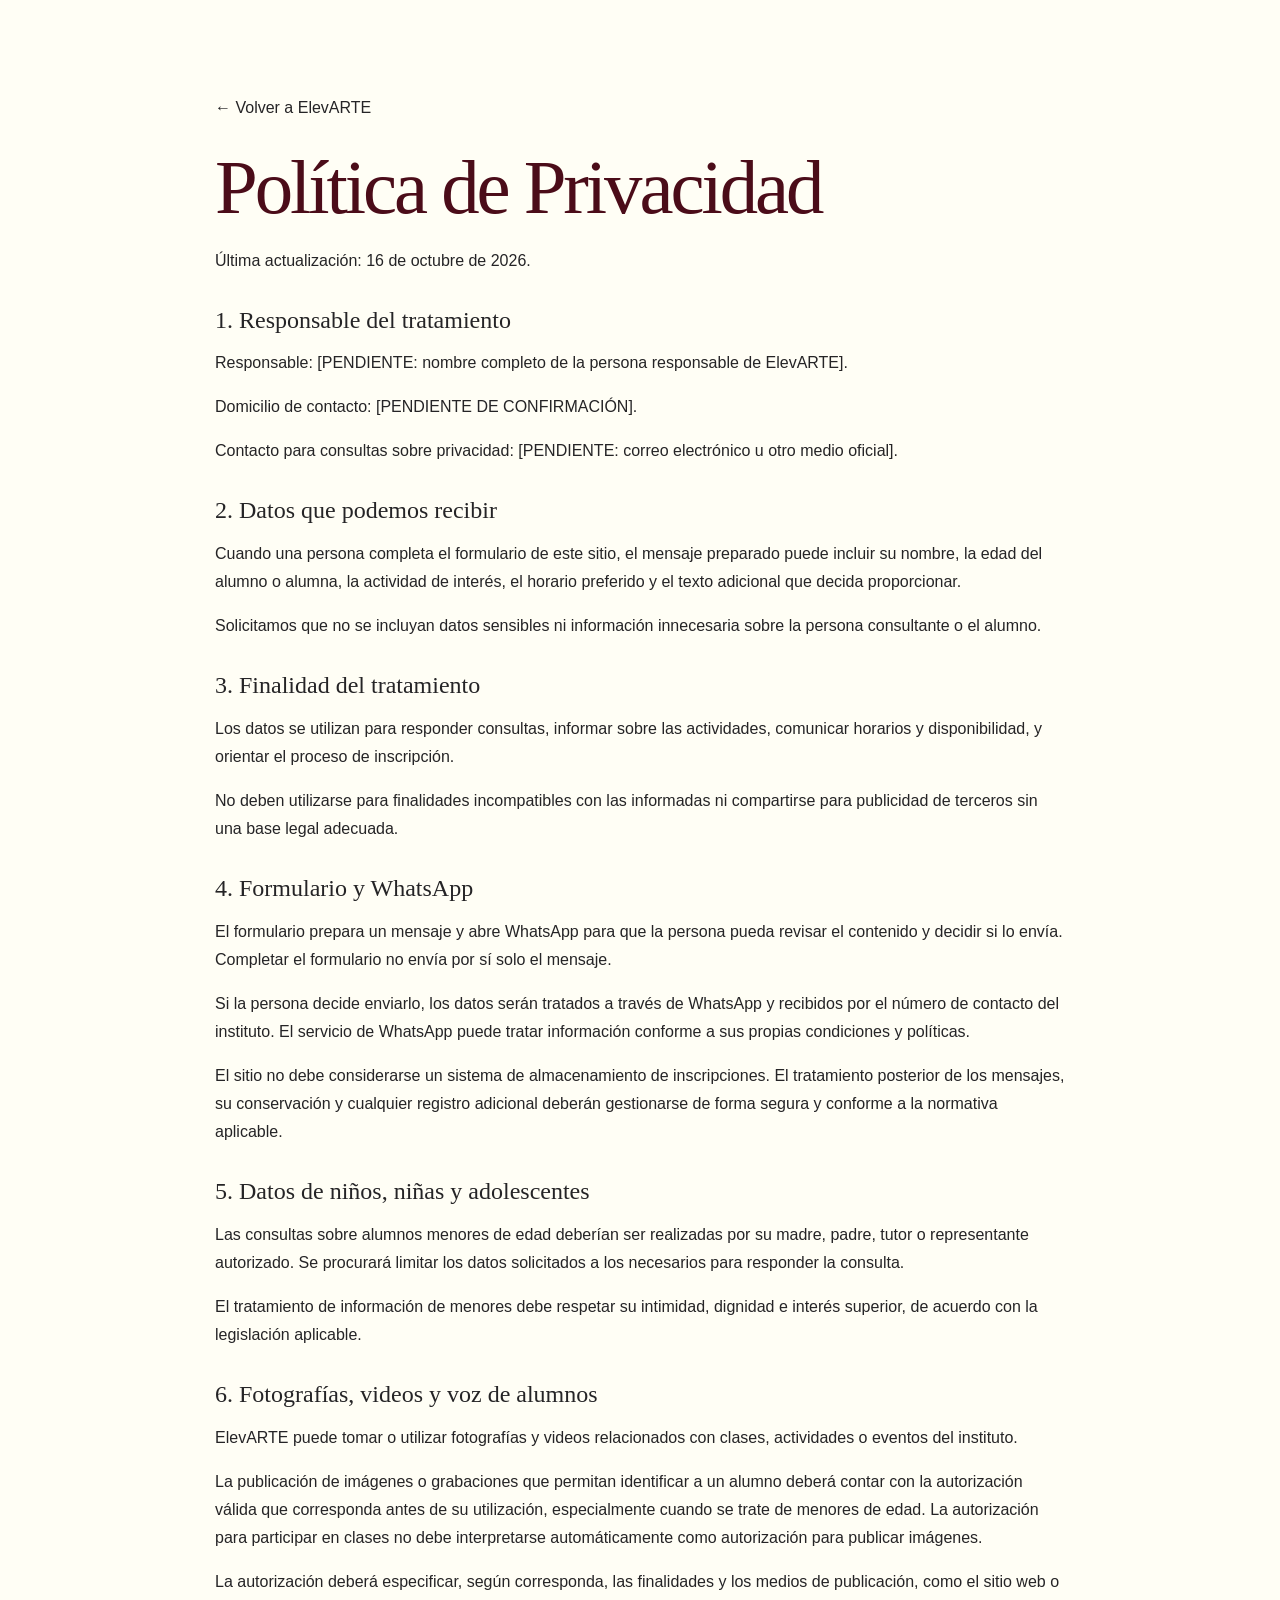
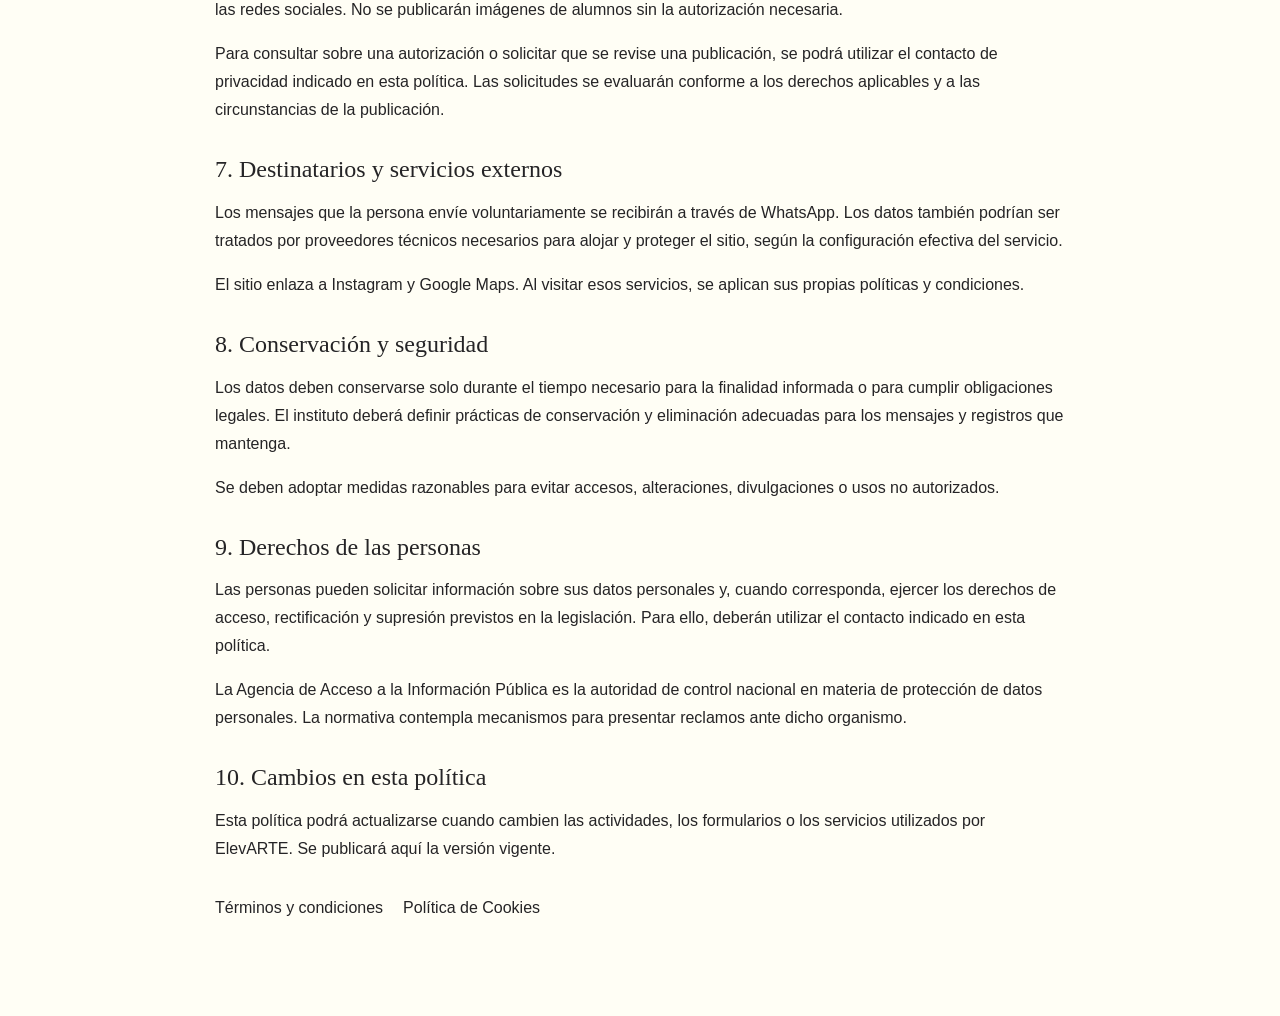
==== privacidad.html @ d1ce064a "primeros cambios" ====
<!doctype html>
<html lang="es-AR">
<head>
  <meta charset="UTF-8">
  <meta name="viewport" content="width=device-width, initial-scale=1">
  <meta name="robots" content="index, follow">
  <meta name="description" content="Política de privacidad de ElevARTE Danza & Arte, Pocito, San Juan.">
  <title>Política de Privacidad | ElevARTE Danza & Arte</title>
  <link rel="stylesheet" href="style.css">
</head>
<body>
  <main class="section">
    <div class="container legal-content">
      <a href="index.html">← Volver a ElevARTE</a>
      <h1>Política de Privacidad</h1>
      <p>Última actualización: 16 de octubre de 2026.</p>

      <h2>1. Responsable del tratamiento</h2>
      <p>
        Responsable: [PENDIENTE: nombre completo de la persona
        responsable de ElevARTE].
      </p>
      <p>
        Domicilio de contacto: [PENDIENTE DE CONFIRMACIÓN].
      </p>
      <p>
        Contacto para consultas sobre privacidad:
        [PENDIENTE: correo electrónico u otro medio oficial].
      </p>

      <h2>2. Datos que podemos recibir</h2>
      <p>
        Cuando una persona completa el formulario de este sitio,
        el mensaje preparado puede incluir su nombre, la edad del
        alumno o alumna, la actividad de interés, el horario preferido
        y el texto adicional que decida proporcionar.
      </p>
      <p>
        Solicitamos que no se incluyan datos sensibles ni información
        innecesaria sobre la persona consultante o el alumno.
      </p>

      <h2>3. Finalidad del tratamiento</h2>
      <p>
        Los datos se utilizan para responder consultas, informar sobre
        las actividades, comunicar horarios y disponibilidad, y orientar
        el proceso de inscripción.
      </p>
      <p>
        No deben utilizarse para finalidades incompatibles con las
        informadas ni compartirse para publicidad de terceros sin
        una base legal adecuada.
      </p>

      <h2>4. Formulario y WhatsApp</h2>
      <p>
        El formulario prepara un mensaje y abre WhatsApp para que
        la persona pueda revisar el contenido y decidir si lo envía.
        Completar el formulario no envía por sí solo el mensaje.
      </p>
      <p>
        Si la persona decide enviarlo, los datos serán tratados a través
        de WhatsApp y recibidos por el número de contacto del instituto.
        El servicio de WhatsApp puede tratar información conforme a sus
        propias condiciones y políticas.
      </p>
      <p>
        El sitio no debe considerarse un sistema de almacenamiento
        de inscripciones. El tratamiento posterior de los mensajes,
        su conservación y cualquier registro adicional deberán
        gestionarse de forma segura y conforme a la normativa aplicable.
      </p>

      <h2>5. Datos de niños, niñas y adolescentes</h2>
      <p>
        Las consultas sobre alumnos menores de edad deberían ser
        realizadas por su madre, padre, tutor o representante autorizado.
        Se procurará limitar los datos solicitados a los necesarios
        para responder la consulta.
      </p>
      <p>
        El tratamiento de información de menores debe respetar su
        intimidad, dignidad e interés superior, de acuerdo con la
        legislación aplicable.
      </p>

      <h2>6. Fotografías, videos y voz de alumnos</h2>
      <p>
        ElevARTE puede tomar o utilizar fotografías y videos relacionados
        con clases, actividades o eventos del instituto.
      </p>
      <p>
        La publicación de imágenes o grabaciones que permitan identificar
        a un alumno deberá contar con la autorización válida que
        corresponda antes de su utilización, especialmente cuando se
        trate de menores de edad. La autorización para participar en
        clases no debe interpretarse automáticamente como autorización
        para publicar imágenes.
      </p>
      <p>
        La autorización deberá especificar, según corresponda, las
        finalidades y los medios de publicación, como el sitio web
        o las redes sociales. No se publicarán imágenes de alumnos
        sin la autorización necesaria.
      </p>
      <p>
        Para consultar sobre una autorización o solicitar que se revise
        una publicación, se podrá utilizar el contacto de privacidad
        indicado en esta política. Las solicitudes se evaluarán conforme
        a los derechos aplicables y a las circunstancias de la publicación.
      </p>

      <h2>7. Destinatarios y servicios externos</h2>
      <p>
        Los mensajes que la persona envíe voluntariamente se recibirán
        a través de WhatsApp. Los datos también podrían ser tratados
        por proveedores técnicos necesarios para alojar y proteger
        el sitio, según la configuración efectiva del servicio.
      </p>
      <p>
        El sitio enlaza a Instagram y Google Maps. Al visitar esos
        servicios, se aplican sus propias políticas y condiciones.
      </p>

      <h2>8. Conservación y seguridad</h2>
      <p>
        Los datos deben conservarse solo durante el tiempo necesario
        para la finalidad informada o para cumplir obligaciones legales.
        El instituto deberá definir prácticas de conservación y eliminación
        adecuadas para los mensajes y registros que mantenga.
      </p>
      <p>
        Se deben adoptar medidas razonables para evitar accesos,
        alteraciones, divulgaciones o usos no autorizados.
      </p>

      <h2>9. Derechos de las personas</h2>
      <p>
        Las personas pueden solicitar información sobre sus datos
        personales y, cuando corresponda, ejercer los derechos de
        acceso, rectificación y supresión previstos en la legislación.
        Para ello, deberán utilizar el contacto indicado en esta política.
      </p>
      <p>
        La Agencia de Acceso a la Información Pública es la autoridad
        de control nacional en materia de protección de datos personales.
        La normativa contempla mecanismos para presentar reclamos
        ante dicho organismo.
      </p>

      <h2>10. Cambios en esta política</h2>
      <p>
        Esta política podrá actualizarse cuando cambien las actividades,
        los formularios o los servicios utilizados por ElevARTE.
        Se publicará aquí la versión vigente.
      </p>

      <nav class="legal-links" aria-label="Documentos legales">
        <a href="terminos.html">Términos y condiciones</a>
        <a href="cookies.html">Política de Cookies</a>
      </nav>
    </div>
  </main>
</body>
</html>
---- style.css ----
:root {
  --wine: #741628;
  --wine-dark: #4b0c19;
  --cream: #fbf9df;
  --paper: #fffef5;
  --ink: #252426;
  --muted: #777477;
  --line: #e8e2d7;
  --gold: #c9b98c;
}

* {
  box-sizing: border-box;
}

html {
  scroll-behavior: smooth;
}

body {
  margin: 0;
  font-family: Arial, Helvetica, sans-serif;
  color: var(--ink);
  background: var(--paper);
  line-height: 1.6;
}

a {
  color: inherit;
  text-decoration: none;
}

button,
input,
select,
textarea {
  font: inherit;
}

button,
a {
  -webkit-tap-highlight-color: transparent;
}

.container {
  width: min(1140px, 90%);
  margin: 0 auto;
}

section[id] {
  scroll-margin-top: 95px;
}

:focus-visible {
  outline: 3px solid #b48b45;
  outline-offset: 3px;
}

/* NAVEGACIÓN */

header {
  position: sticky;
  top: 0;
  z-index: 20;
  background: rgba(255, 254, 245, 0.96);
  backdrop-filter: blur(12px);
  border-bottom: 1px solid rgba(116, 22, 40, 0.1);
}

.nav {
  display: flex;
  align-items: center;
  justify-content: space-between;
  min-height: 82px;
  gap: 24px;
}

.brand {
  display: flex;
  align-items: center;
  gap: 12px;
  font-family: Georgia, "Times New Roman", serif;
  color: var(--wine);
  font-size: 1.25rem;
  font-weight: bold;
  letter-spacing: 0.02em;
}

.brand-mark {
  display: grid;
  place-items: center;
  width: 58px;
  height: 58px;
  flex-shrink: 0;
  border: 1px solid var(--gold);
  border-radius: 50%;
  background: var(--wine);
  color: #f3e7bd;
  font-family: Georgia, serif;
  font-size: 2rem;
  font-style: italic;
}

.brand small,
.footer-brand small {
  display: block;
  font-family: Arial, sans-serif;
  font-size: 0.65rem;
  letter-spacing: 0.22em;
  font-weight: normal;
}

.brand small {
  color: #626064;
}

.navlinks {
  display: flex;
  align-items: center;
  gap: 27px;
  font-size: 0.91rem;
}

.navlinks a:hover {
  color: var(--wine);
}

.nav-cta,
.btn {
  display: inline-flex;
  align-items: center;
  justify-content: center;
  background: var(--wine);
  color: white;
  padding: 13px 21px;
  border: 1px solid var(--wine);
  border-radius: 3px;
  font-weight: 700;
  letter-spacing: 0.02em;
  cursor: pointer;
  transition: background 0.2s, transform 0.2s;
}

.nav-cta:hover,
.btn:hover {
  background: var(--wine-dark);
  transform: translateY(-1px);
}

.menu-btn {
  display: none;
  background: transparent;
  border: 1px solid var(--line);
  border-radius: 3px;
  padding: 8px 12px;
  font-size: 1.3rem;
  color: var(--wine);
  cursor: pointer;
}

/* PORTADA */

.hero {
  position: relative;
  overflow: hidden;
  background: var(--cream);
  min-height: 650px;
  display: flex;
  align-items: center;
}

.hero::before,
.hero::after {
  content: "";
  position: absolute;
  border: 1px solid rgba(116, 22, 40, 0.13);
  border-radius: 50%;
  pointer-events: none;
}

.hero::before {
  width: 490px;
  height: 490px;
  right: -100px;
  top: -100px;
}

.hero::after {
  width: 330px;
  height: 330px;
  right: -20px;
  top: -20px;
}

.hero-grid {
  display: grid;
  grid-template-columns: 1.05fr 0.95fr;
  align-items: center;
  gap: 60px;
  padding: 70px 0;
  position: relative;
  z-index: 1;
}

.eyebrow {
  text-transform: uppercase;
  letter-spacing: 0.2em;
  font-size: 0.75rem;
  font-weight: 700;
  color: var(--wine);
}

h1,
h2,
h3 {
  font-family: Georgia, "Times New Roman", serif;
  line-height: 1.12;
  font-weight: 500;
}

h1 {
  font-size: clamp(3rem, 6vw, 5.2rem);
  margin: 17px 0 22px;
  color: var(--wine-dark);
  letter-spacing: -0.04em;
}

h1 em {
  font-weight: 400;
  color: var(--wine);
}

.hero p {
  font-size: 1.1rem;
  max-width: 520px;
  color: #5c5759;
}

.hero-actions {
  display: flex;
  gap: 13px;
  flex-wrap: wrap;
  margin-top: 30px;
}

.btn-outline {
  background: transparent;
  color: var(--wine);
}

.btn-outline:hover {
  background: var(--wine);
  color: white;
}

.hero-art {
  min-height: 440px;
  position: relative;
  display: flex;
  align-items: center;
  justify-content: center;
}

.hero-logo {
  width: min(370px, 85%);
  aspect-ratio: 1;
  position: relative;
  z-index: 2;
  display: flex;
  flex-direction: column;
  align-items: center;
  justify-content: center;
  border: 1px solid var(--gold);
  border-radius: 50%;
  background: var(--wine);
  color: #f3e7bd;
  box-shadow: 0 24px 70px rgba(57, 21, 29, 0.16);
  outline: 8px solid rgba(116, 22, 40, 0.07);
}

.hero-logo-letter {
  font-family: Georgia, serif;
  font-size: clamp(5rem, 12vw, 8rem);
  line-height: 0.9;
  font-style: italic;
}

.hero-logo-name {
  margin-top: 16px;
  font-family: Georgia, serif;
  font-size: clamp(1.5rem, 3vw, 2rem);
  letter-spacing: 0.04em;
}

.hero-logo-subtitle {
  margin-top: 6px;
  font-size: 0.7rem;
  letter-spacing: 0.28em;
}

.orbit {
  position: absolute;
  width: 430px;
  height: 430px;
  border: 1px solid rgba(116, 22, 40, 0.3);
  border-radius: 50%;
  transform: rotate(-18deg);
}

.orbit::after {
  content: "";
  position: absolute;
  left: 30px;
  top: 42px;
  width: 12px;
  height: 12px;
  background: var(--wine);
  border-radius: 50%;
}

.floating-note {
  position: absolute;
  z-index: 3;
  bottom: 15px;
  right: 0;
  background: white;
  padding: 17px 22px;
  box-shadow: 0 10px 35px #4b0c1918;
  font-family: Georgia, serif;
  color: var(--wine);
  font-size: 1.05rem;
}

/* SECCIONES GENERALES */

.section {
  padding: 95px 0;
}

.section-head {
  max-width: 680px;
  margin: 0 auto 45px;
  text-align: center;
}

.section-head h2 {
  font-size: clamp(2.2rem, 4vw, 3.4rem);
  color: var(--wine-dark);
  margin: 12px 0 16px;
}

.section-head p {
  color: var(--muted);
  margin: 0;
}

/* SOBRE NOSOTROS */

.intro-grid {
  display: grid;
  grid-template-columns: 0.9fr 1.1fr;
  gap: 65px;
  align-items: center;
}

.intro-panel {
  position: relative;
  overflow: hidden;
  background: var(--wine);
  color: white;
  padding: 42px;
}

.intro-panel::after {
  content: "✦";
  position: absolute;
  right: -10px;
  bottom: -35px;
  font-size: 12rem;
  line-height: 1;
  color: #ffffff0d;
}

.intro-panel .eyebrow {
  color: #e4cfa4;
}

.intro-panel h3 {
  position: relative;
  z-index: 1;
  font-size: 2.25rem;
  margin: 0 0 15px;
}

.intro-panel p {
  position: relative;
  z-index: 1;
  color: #f2e7e8;
}

.intro-copy h2 {
  font-size: 2.7rem;
  color: var(--wine-dark);
  margin: 0 0 20px;
}

.intro-copy p {
  color: #666064;
}

.signature {
  margin-top: 24px;
  font-family: Georgia, serif;
  font-style: italic;
  color: var(--wine);
  font-size: 1.3rem;
}

/* CLASES */

.classes {
  background: #f7f3e8;
}

.cards {
  display: grid;
  grid-template-columns: repeat(3, 1fr);
  gap: 22px;
}

.class-card {
  min-height: 255px;
  padding: 30px 27px;
  background: var(--paper);
  border: 1px solid var(--line);
  transition: transform 0.25s, box-shadow 0.25s, border-color 0.25s;
}

.class-card:hover {
  transform: translateY(-5px);
  box-shadow: 0 18px 40px #4b0c1910;
  border-color: #d4bdc0;
}

.class-icon {
  display: grid;
  place-items: center;
  width: 48px;
  height: 48px;
  margin-bottom: 25px;
  border: 1px solid #d7c4c3;
  border-radius: 50%;
  color: var(--wine);
  font-size: 1.4rem;
}

.class-card h3 {
  font-size: 1.55rem;
  color: var(--wine-dark);
  margin: 0 0 12px;
}

.class-card p {
  color: var(--muted);
  font-size: 0.96rem;
  margin: 0 0 20px;
}

.learn {
  color: var(--wine);
  font-size: 0.88rem;
  font-weight: 700;
}

.learn span {
  margin-left: 6px;
}

.section-disclaimer {
  text-align: center;
  color: var(--muted);
  font-size: 0.86rem;
  margin: 25px 0 0;
}

/* HORARIOS */

.schedule {
  background: #fffef9;
}

.schedule-grid {
  display: grid;
  grid-template-columns: repeat(3, 1fr);
  gap: 18px;
}

.schedule-card {
  min-height: 230px;
  display: flex;
  flex-direction: column;
  align-items: flex-start;
  gap: 12px;
  padding: 28px;
  background: white;
  border: 1px solid var(--line);
}

.schedule-icon {
  display: grid;
  place-items: center;
  width: 44px;
  height: 44px;
  border-radius: 50%;
  background: var(--cream);
  color: var(--wine);
  font-size: 1.35rem;
}

.schedule-card h3 {
  font-size: 1.4rem;
  color: var(--wine-dark);
  margin: 0 0 8px;
}

.schedule-card p {
  color: var(--muted);
  margin: 0;
}

.schedule-card .learn {
  margin-top: auto;
  padding-top: 8px;
}

.schedule-note {
  text-align: center;
  color: var(--muted);
  font-size: 0.85rem;
  margin: 24px 0 0;
}

/* FRASE DESTACADA */

.quote {
  padding: 75px 0;
  background: var(--wine-dark);
  color: white;
  text-align: center;
}

.quote .eyebrow {
  color: #dfc9a0;
}

.quote blockquote {
  max-width: 850px;
  margin: 20px auto 22px;
  font-family: Georgia, serif;
  font-size: clamp(1.8rem, 4vw, 3rem);
  line-height: 1.3;
}

.quote p {
  color: #e5d8da;
  margin: 0;
}

/* PASOS */

.steps {
  display: grid;
  grid-template-columns: repeat(3, 1fr);
  gap: 35px;
}

.step {
  border-top: 2px solid var(--gold);
  padding-top: 20px;
}

.step-number {
  font-family: Georgia, serif;
  color: var(--wine);
  font-size: 2.4rem;
}

.step h3 {
  font-size: 1.45rem;
  color: var(--wine-dark);
  margin: 8px 0;
}

.step p {
  color: var(--muted);
  margin: 0;
}

/* CONTACTO */

.contact {
  background: var(--cream);
}

.contact-grid {
  display: grid;
  grid-template-columns: 1fr 1fr;
  gap: 60px;
  align-items: start;
}

.contact h2 {
  font-size: 3rem;
  color: var(--wine-dark);
  margin: 12px 0 18px;
}

.contact-copy p {
  color: #625c60;
  max-width: 470px;
}

.contact-details {
  display: grid;
  gap: 14px;
  margin-top: 30px;
}

.detail {
  display: flex;
  gap: 13px;
  align-items: flex-start;
}

.detail strong {
  display: block;
  color: var(--wine-dark);
}

.detail span {
  color: var(--muted);
  font-size: 0.95rem;
}

.contact-card {
  padding: 35px;
  background: white;
  border: 1px solid var(--line);
}

.contact-card h3 {
  font-size: 1.8rem;
  color: var(--wine-dark);
  margin: 0 0 10px;
}

.contact-card p {
  color: var(--muted);
  margin: 0 0 23px;
}

.contact-card form {
  display: grid;
  gap: 8px;
}

.contact-card label {
  margin-top: 8px;
  color: var(--wine-dark);
  font-size: 0.88rem;
  font-weight: 700;
}

.contact-card input,
.contact-card select,
.contact-card textarea {
  width: 100%;
  min-height: 46px;
  padding: 12px 13px;
  border: 1px solid #d9d0c8;
  border-radius: 3px;
  background: #fffefa;
  color: var(--ink);
}

.contact-card textarea {
  min-height: 88px;
  resize: vertical;
}

.contact-card input:focus,
.contact-card select:focus,
.contact-card textarea:focus {
  outline: 2px solid #b48b45;
  outline-offset: 1px;
  border-color: var(--wine);
}

.contact-card .form-submit {
  width: 100%;
  margin-top: 14px;
}

.optional {
  color: var(--muted);
  font-weight: 400;
}

.note {
  font-size: 0.78rem !important;
  margin-top: 14px !important;
  margin-bottom: 4px !important;
}

.social-row {
  display: flex;
  flex-wrap: wrap;
  gap: 14px;
  margin-top: 22px;
  color: var(--wine);
  font-size: 0.9rem;
  font-weight: bold;
}

.social-row a:hover,
.backtop:hover {
  text-decoration: underline;
}

/* PIE DE PÁGINA */

footer {
  padding: 35px 0;
  background: #211f21;
  color: #f6f0e6;
}

.footer-inner {
  display: flex;
  align-items: center;
  justify-content: space-between;
  gap: 20px;
}

.footer-brand {
  font-family: Georgia, serif;
  font-size: 1.2rem;
  color: #f3e7bd;
}

.footer-brand small {
  color: #c8c0c0;
}

.footer-inner p {
  margin: 0;
  color: #c8c0c0;
  font-size: 0.8rem;
}

.backtop {
  color: #f3e7bd;
}

/* TABLETS Y CELULARES */

@media (max-width: 800px) {
  .nav {
    min-height: 72px;
  }

  .menu-btn {
    display: block;
  }

  .navlinks {
    display: none;
    position: absolute;
    top: 72px;
    left: 0;
    right: 0;
    flex-direction: column;
    align-items: stretch;
    gap: 18px;
    max-height: calc(100vh - 72px);
    overflow: auto;
    padding: 22px 5%;
    background: var(--paper);
    border-bottom: 1px solid var(--line);
  }

  .navlinks.open {
    display: flex;
  }

  .nav-cta {
    text-align: center;
  }

  .hero {
    min-height: auto;
  }

  .hero-grid {
    grid-template-columns: 1fr;
    gap: 25px;
    padding: 65px 0 55px;
  }

  .hero-art {
    min-height: 340px;
    grid-row: 1;
  }

  .hero-logo {
    width: 260px;
  }

  .hero-logo-letter {
    font-size: 6rem;
  }

  .orbit {
    width: 310px;
    height: 310px;
  }

  .floating-note {
    right: 3%;
    bottom: 0;
  }

  .hero-copy {
    text-align: center;
  }

  .hero p {
    margin-left: auto;
    margin-right: auto;
  }

  .hero-actions {
    justify-content: center;
  }

  .intro-grid,
  .contact-grid {
    grid-template-columns: 1fr;
    gap: 30px;
  }

  .cards {
    grid-template-columns: repeat(2, 1fr);
  }

  .schedule-grid {
    grid-template-columns: 1fr;
  }

  .schedule-card {
    min-height: 0;
  }

  .steps {
    grid-template-columns: 1fr;
    gap: 25px;
  }

  .section {
    padding: 70px 0;
  }

  .footer-inner {
    flex-direction: column;
    text-align: center;
  }
}

@media (max-width: 520px) {
  .brand {
    font-size: 1rem;
  }

  .brand-mark {
    width: 48px;
    height: 48px;
  }

  .hero-art {
    min-height: 295px;
  }

  .hero-logo {
    width: 220px;
  }

  .hero-logo-letter {
    font-size: 5rem;
  }

  .hero-logo-name {
    font-size: 1.45rem;
  }

  .hero-logo-subtitle {
    font-size: 0.58rem;
  }

  .orbit {
    width: 270px;
    height: 270px;
  }

  .floating-note {
    padding: 12px 15px;
    font-size: 0.9rem;
  }

  .cards {
    grid-template-columns: 1fr;
  }

  .intro-panel {
    padding: 30px;
  }

  .contact h2 {
    font-size: 2.5rem;
  }

  .contact-card {
    padding: 25px;
  }

  .section-head {
    margin-bottom: 32px;
  }
}

/* ACCESIBILIDAD */

@media (prefers-reduced-motion: reduce) {
  html {
    scroll-behavior: auto;
  }

  *,
  *::before,
  *::after {
    transition: none !important;
    animation: none !important;
  }
}

/* =========================================
   RESPONSIVE REFINADO
========================================= */

/* Evita desbordamientos horizontales */
html,
body {
  max-width: 100%;
  overflow-x: clip;
}

img,
video,
iframe,
svg {
  max-width: 100%;
}

button,
input,
select,
textarea {
  max-width: 100%;
}

@media (max-width: 800px) {
  .hero-grid,
  .intro-grid,
  .contact-grid {
    min-width: 0;
  }

  .hero-copy,
  .intro-copy,
  .contact-copy,
  .contact-card {
    min-width: 0;
  }

  .hero-actions .btn {
    max-width: 100%;
  }

  .contact-card {
    padding: clamp(20px, 5vw, 35px);
  }
}

@media (max-width: 420px) {
  .container {
    width: 92%;
  }

  h1 {
    font-size: clamp(2.5rem, 12vw, 3.3rem);
  }

  .hero-actions {
    flex-direction: column;
  }

  .hero-actions .btn {
    width: 100%;
  }

  .brand {
    gap: 8px;
  }

  .brand small {
    letter-spacing: 0.14em;
  }
}

/* =========================================
   SCROLL REVEAL
========================================= */

/* El contenido se anima solo cuando JS activa estas clases. */
.js-motion .reveal {
  opacity: 0;
  transform: translateY(28px);
  transition:
    opacity 650ms ease,
    transform 650ms cubic-bezier(0.2, 0.65, 0.3, 1);
  transition-delay: var(--reveal-delay, 0ms);
}

.js-motion .reveal.is-visible {
  opacity: 1;
  transform: translateY(0);
}

/* Variaciones opcionales para elementos puntuales */
.js-motion .reveal-left {
  transform: translateX(-28px);
}

.js-motion .reveal-right {
  transform: translateX(28px);
}

.js-motion .reveal-left.is-visible,
.js-motion .reveal-right.is-visible {
  transform: translate(0);
}

/* =========================================
   CURSOR PERSONALIZADO
========================================= */

.cursor-dot,
.cursor-ring {
  position: fixed;
  top: 0;
  left: 0;
  z-index: 9999;
  pointer-events: none;
  border-radius: 50%;
  opacity: 0;
  transform: translate(-50%, -50%);
}

.cursor-dot {
  width: 6px;
  height: 6px;
  background: var(--wine);
}

.cursor-ring {
  width: 32px;
  height: 32px;
  border: 1px solid var(--wine);
  transition:
    width 180ms ease,
    height 180ms ease,
    background 180ms ease,
    border-color 180ms ease;
}

.cursor-ring.is-active {
  width: 48px;
  height: 48px;
  background: rgba(116, 22, 40, 0.08);
  border-color: var(--wine-dark);
}

/* Solo en dispositivos con mouse/trackpad */
@media (hover: hover) and (pointer: fine) and (min-width: 801px) {
  body.custom-cursor,
  body.custom-cursor a,
  body.custom-cursor button,
  body.custom-cursor input,
  body.custom-cursor select,
  body.custom-cursor textarea {
    cursor: none;
  }

  .cursor-dot,
  .cursor-ring {
    opacity: 1;
  }
}

/* =========================================
   PANEL DE INFORMACIÓN SEO/GEO
========================================= */

.info-panel {
  max-width: 850px;
  margin: 0 auto;
  padding: clamp(24px, 5vw, 42px);
  background: #fffef5;
  border: 1px solid var(--line);
}

.info-panel h3 {
  margin-top: 0;
  color: var(--wine-dark);
  font-size: 1.7rem;
}

.info-panel ul {
  padding-left: 22px;
  color: var(--muted);
}

.info-panel li {
  margin-bottom: 12px;
}

.info-panel strong {
  color: var(--ink);
}

/* =========================================
   ACCESIBILIDAD: MOVIMIENTO REDUCIDO
========================================= */

@media (prefers-reduced-motion: reduce) {
  html {
    scroll-behavior: auto;
  }

  .js-motion .reveal,
  .js-motion .reveal-left,
  .js-motion .reveal-right {
    opacity: 1;
    transform: none;
    transition: none;
  }

  .cursor-dot,
  .cursor-ring {
    display: none;
  }
}


/* SEO local / GEO: sección de ubicación */
.local-info-content {
  display: grid;
  grid-template-columns: repeat(3, minmax(0, 1fr));
  gap: 1.5rem;
  margin-top: 2rem;
}

.local-info-content article {
  padding: 1.5rem;
  border: 1px solid rgba(116, 22, 40, 0.15);
  border-radius: 1rem;
  background: #fff;
}

.local-info-content h3 {
  margin-top: 0;
}

.local-info-content p {
  line-height: 1.7;
}

.local-info-content a,
.contact-details .detail a {
  color: #741628;
  font-weight: 600;
  text-underline-offset: 4px;
}

.local-info-content a:focus-visible,
.contact-details .detail a:focus-visible {
  outline: 2px solid #741628;
  outline-offset: 4px;
}

@media (max-width: 768px) {
  .local-info-content {
    grid-template-columns: 1fr;
  }
}
 

.privacy-notice {
  margin: 1rem 0;
  padding: 1rem;
  border: 1px solid rgba(116, 22, 40, 0.2);
  border-radius: 12px;
  background: rgba(116, 22, 40, 0.04);
  font-size: 0.9rem;
  line-height: 1.6;
}

.privacy-notice p {
  margin: 0 0 0.9rem;
}

.privacy-consent {
  display: flex;
  align-items: flex-start;
  gap: 0.65rem;
  cursor: pointer;
}

.privacy-consent input {
  flex: 0 0 auto;
  width: 18px;
  height: 18px;
  margin-top: 0.2rem;
  accent-color: #741628;
}

.privacy-consent a {
  text-decoration: underline;
  text-underline-offset: 3px;
}

.privacy-consent a:focus-visible,
.privacy-consent input:focus-visible {
  outline: 2px solid #741628;
  outline-offset: 3px;
}


.legal-content {
  max-width: 850px;
  margin-inline: auto;
}

.legal-content h1 {
  margin-block: 1.5rem 1rem;
}

.legal-content h2 {
  margin-block: 2rem 0.65rem;
}

.legal-content p {
  line-height: 1.75;
}

.legal-links {
  display: flex;
  flex-wrap: wrap;
  gap: 0.75rem 1.25rem;
  margin-top: 2rem;
}

.legal-links a {
  text-underline-offset: 4px;
}
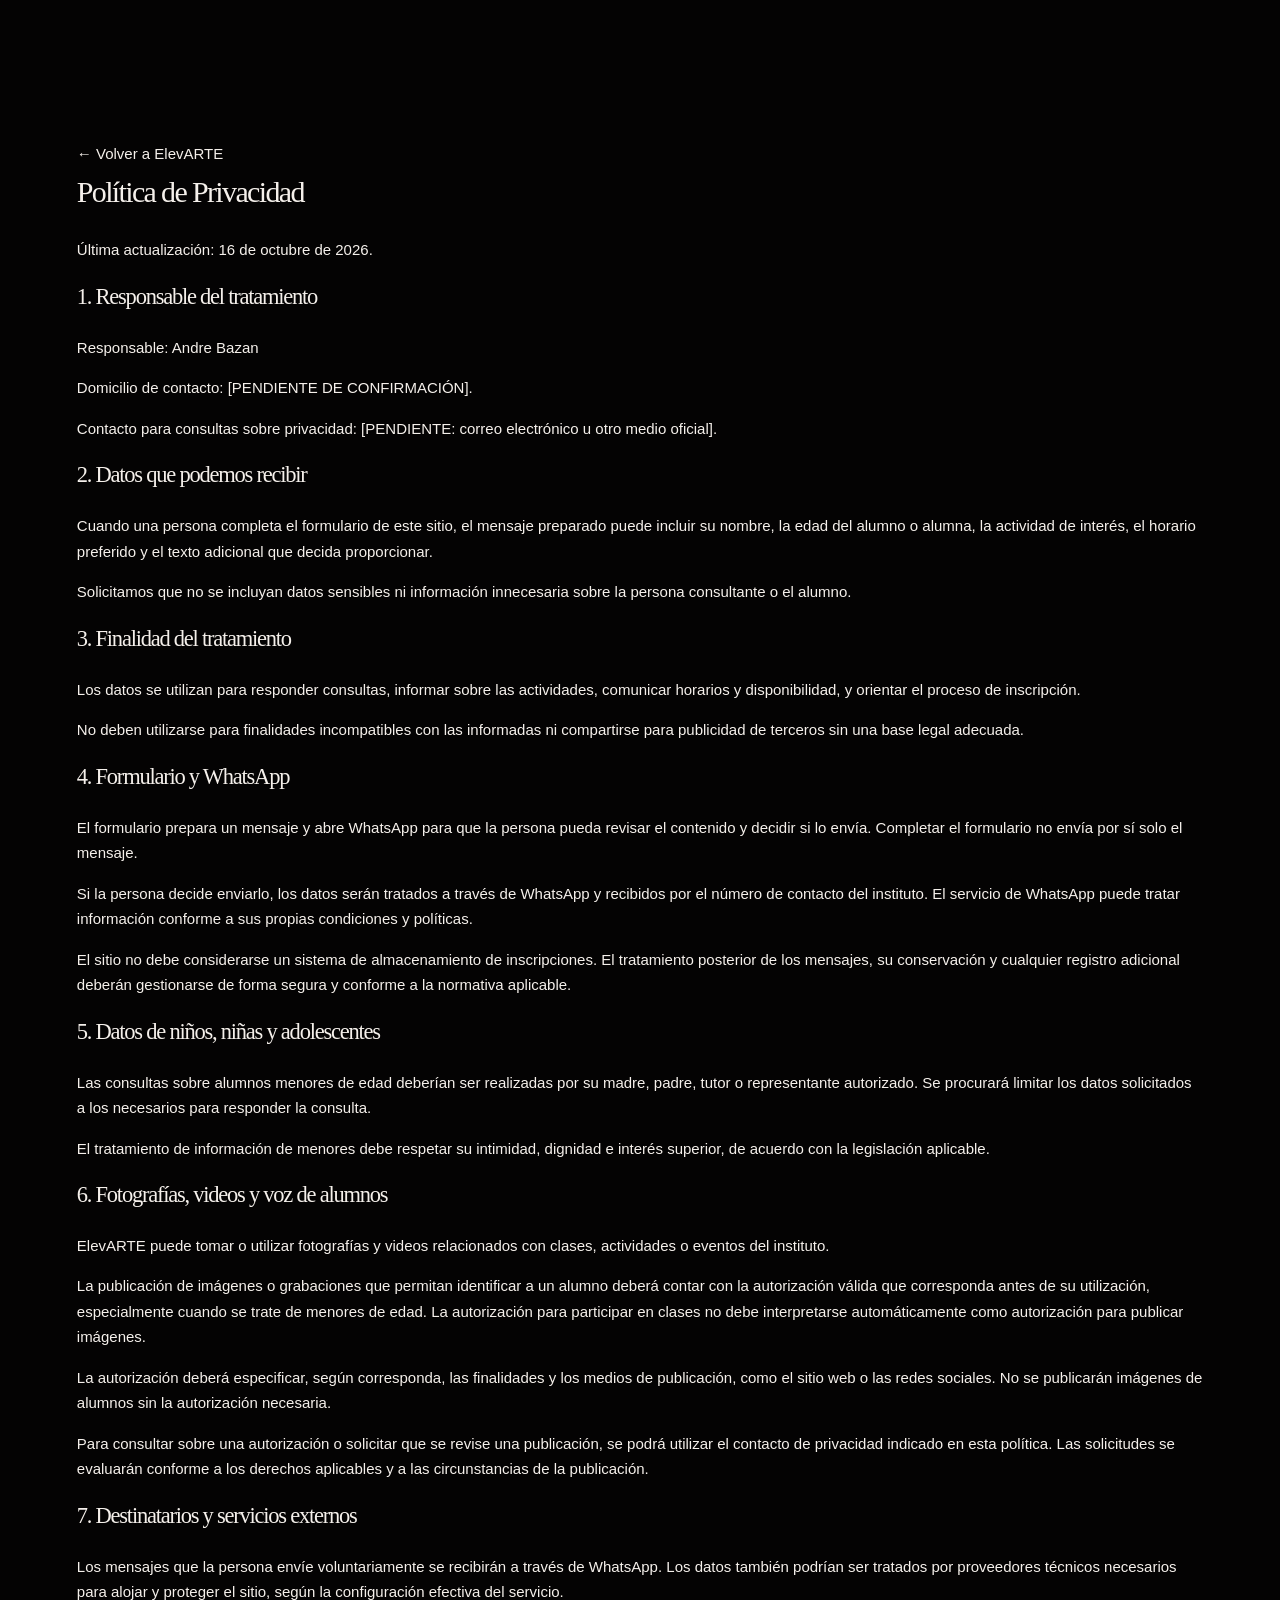
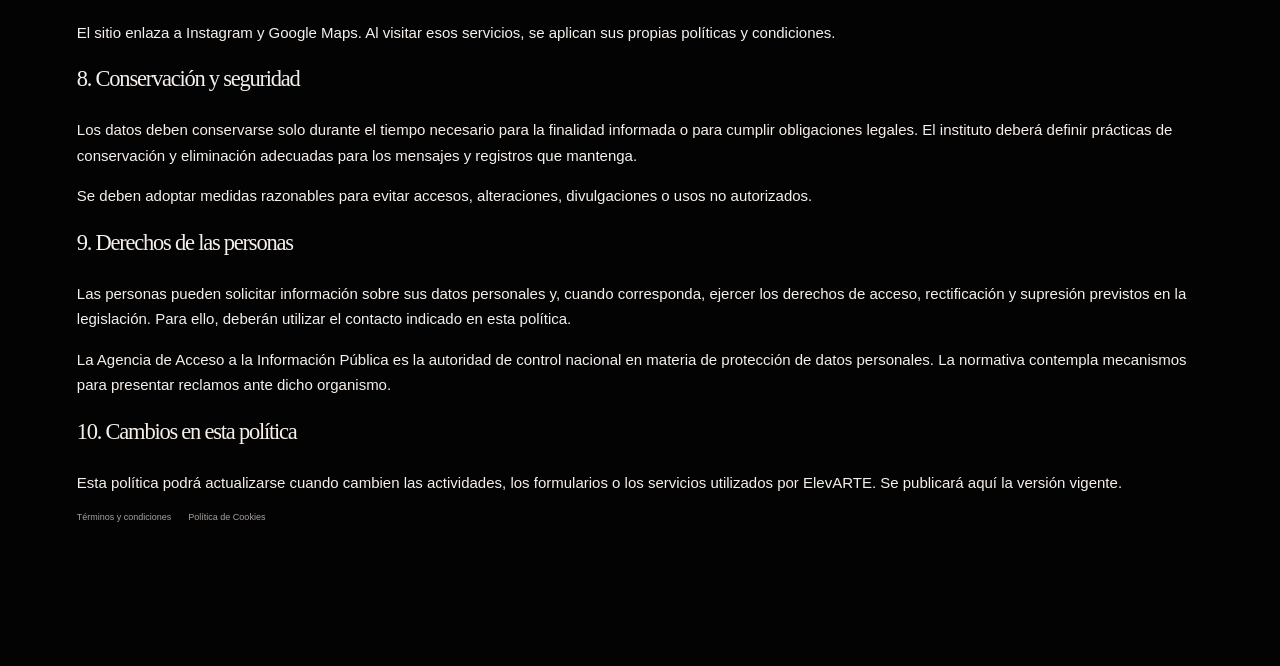
==== commit 79abba0e: "renovaciones" ====
--- a/privacidad.html
+++ b/privacidad.html
@@ -18,8 +18,7 @@
 
       <h2>1. Responsable del tratamiento</h2>
       <p>
-        Responsable: [PENDIENTE: nombre completo de la persona
-        responsable de ElevARTE].
+        Responsable: Andre Bazan
       </p>
       <p>
         Domicilio de contacto: [PENDIENTE DE CONFIRMACIÓN].
--- a/style.css
+++ b/style.css
@@ -1,13 +1,33 @@
+
+/* =========================================
+   ELEV ARTE — IDENTIDAD VISUAL
+   ========================================= */
+
 :root {
-  --wine: #741628;
-  --wine-dark: #4b0c19;
-  --cream: #fbf9df;
-  --paper: #fffef5;
-  --ink: #252426;
-  --muted: #777477;
-  --line: #e8e2d7;
-  --gold: #c9b98c;
-}
+  --ink: #040303;
+  --ink-soft: #11100f;
+  --ink-card: #171514;
+  --salmon: #e9a898;
+  --blue: #bee0e6;
+  --brown: #5e433d;
+  --brown-mid: #9e6659;
+  --rose: #bc877a;
+  --gray: #bfc7c9;
+  --cream: #f5f0eb;
+  --muted: #a8a19c;
+  --line: rgba(245, 240, 235, 0.15);
+
+  --font-body: "DM Sans", sans-serif;
+  --font-display: "Playfair Display", Georgia, serif;
+
+  --container: 1240px;
+  --page-gutter: clamp(22px, 6vw, 88px);
+  --header-height: 88px;
+
+  --ease: cubic-bezier(0.22, 1, 0.36, 1);
+}
+
+/* RESET */
 
 * {
   box-sizing: border-box;
@@ -15,14 +35,28 @@
 
 html {
   scroll-behavior: smooth;
+  scroll-padding-top: calc(var(--header-height) + 18px);
+  background: var(--ink);
 }
 
 body {
   margin: 0;
-  font-family: Arial, Helvetica, sans-serif;
-  color: var(--ink);
-  background: var(--paper);
-  line-height: 1.6;
+  color: var(--cream);
+  background: var(--ink);
+  font-family: var(--font-body);
+  font-size: 15px;
+  line-height: 1.7;
+  -webkit-font-smoothing: antialiased;
+  overflow-x: clip;
+}
+
+body.menu-open {
+  overflow: hidden;
+}
+
+img {
+  display: block;
+  max-width: 100%;
 }
 
 a {
@@ -38,1247 +72,2516 @@
 }
 
 button,
-a {
+a,
+input,
+select,
+textarea {
   -webkit-tap-highlight-color: transparent;
 }
 
+button {
+  color: inherit;
+}
+
+::selection {
+  color: var(--ink);
+  background: var(--salmon);
+}
+
+:focus-visible {
+  outline: 2px solid var(--blue);
+  outline-offset: 5px;
+}
+
 .container {
-  width: min(1140px, 90%);
-  margin: 0 auto;
-}
-
-section[id] {
-  scroll-margin-top: 95px;
-}
-
-:focus-visible {
-  outline: 3px solid #b48b45;
-  outline-offset: 3px;
-}
-
-/* NAVEGACIÓN */
-
-header {
+  width: min(100% - (var(--page-gutter) * 2), var(--container));
+  margin-inline: auto;
+}
+
+.section {
+  padding-block: clamp(90px, 11vw, 160px);
+}
+
+.skip-link {
+  position: fixed;
+  z-index: 2000;
+  top: 12px;
+  left: 12px;
+  padding: 12px 16px;
+  color: var(--ink);
+  background: var(--blue);
+  transform: translateY(-160%);
+}
+
+.skip-link:focus {
+  transform: translateY(0);
+}
+
+/* TIPOGRAFÍA Y ELEMENTOS COMPARTIDOS */
+
+h1,
+h2,
+h3,
+p {
+  margin-top: 0;
+}
+
+h1,
+h2,
+h3 {
+  font-weight: 400;
+}
+
+h1,
+h2 {
+  font-family: var(--font-display);
+  letter-spacing: -0.055em;
+}
+
+h1 em,
+h2 em,
+blockquote em,
+.footer-message em {
+  color: var(--salmon);
+  font-weight: 400;
+}
+
+.eyebrow {
+  display: inline-flex;
+  align-items: center;
+  gap: 12px;
+  color: var(--gray);
+  font-size: 10px;
+  font-weight: 600;
+  letter-spacing: 0.18em;
+  line-height: 1.6;
+  text-transform: uppercase;
+}
+
+.eyebrow-line {
+  width: 30px;
+  height: 1px;
+  flex: 0 0 auto;
+  background: var(--salmon);
+}
+
+.section-index {
+  display: flex;
+  align-items: center;
+  gap: 13px;
+  color: var(--gray);
+  font-size: 9px;
+  font-weight: 600;
+  letter-spacing: 0.18em;
+  text-transform: uppercase;
+}
+
+.section-index > span:first-child {
+  color: var(--salmon);
+  font-size: 12px;
+  letter-spacing: 0;
+}
+
+.index-rule {
+  width: 34px;
+  height: 1px;
+  background: var(--brown-mid);
+}
+
+.btn {
+  display: inline-flex;
+  min-height: 54px;
+  align-items: center;
+  justify-content: center;
+  gap: 22px;
+  padding: 14px 21px;
+  border: 1px solid transparent;
+  border-radius: 0;
+  cursor: pointer;
+  font-size: 11px;
+  font-weight: 700;
+  letter-spacing: 0.035em;
+  line-height: 1.4;
+  text-align: center;
+  transition:
+    background 250ms ease,
+    color 250ms ease,
+    border-color 250ms ease,
+    transform 250ms var(--ease);
+}
+
+.btn span {
+  font-size: 16px;
+  transition: transform 250ms var(--ease);
+}
+
+.btn:hover span {
+  transform: translate(3px, -3px);
+}
+
+.btn-primary {
+  color: var(--ink);
+  background: var(--salmon);
+}
+
+.btn-primary:hover {
+  background: var(--blue);
+  transform: translateY(-2px);
+}
+
+.text-link {
+  display: inline-flex;
+  align-items: center;
+  gap: 13px;
+  width: fit-content;
+  color: var(--cream);
+  font-size: 11px;
+  font-weight: 600;
+  transition: color 200ms ease;
+}
+
+.text-link span {
+  color: var(--salmon);
+  transition: transform 200ms ease;
+}
+
+.text-link:hover {
+  color: var(--salmon);
+}
+
+.text-link:hover span {
+  transform: translate(3px, -3px);
+}
+
+.text-link-accent {
+  margin-top: 12px;
+  color: var(--salmon);
+}
+
+.optional {
+  color: var(--muted);
+  font-size: 11px;
+  font-weight: 400;
+}
+
+/* HEADER */
+
+.site-header {
+  position: fixed;
+  z-index: 1000;
+  inset: 0 0 auto;
+  height: var(--header-height);
+  border-bottom: 1px solid transparent;
+  background: rgba(4, 3, 3, 0.2);
+  transition:
+    background 250ms ease,
+    border-color 250ms ease,
+    height 250ms ease;
+}
+
+.site-header.is-scrolled {
+  height: 74px;
+  border-color: var(--line);
+  background: rgba(4, 3, 3, 0.94);
+  backdrop-filter: blur(16px);
+  -webkit-backdrop-filter: blur(16px);
+}
+
+.nav {
+  display: flex;
+  height: 100%;
+  align-items: center;
+  justify-content: space-between;
+  gap: 28px;
+}
+
+.brand {
+  display: inline-flex;
+  flex: 0 0 auto;
+  align-items: center;
+  gap: 11px;
+}
+
+.brand-mark {
+  display: grid;
+  width: 37px;
+  height: 37px;
+  place-items: center;
+  border: 1px solid var(--salmon);
+  color: var(--salmon);
+  font-family: var(--font-display);
+  font-size: 23px;
+  font-style: italic;
+}
+
+.brand-text {
+  display: flex;
+  flex-direction: column;
+  font-family: var(--font-display);
+  font-size: 20px;
+  letter-spacing: -0.04em;
+  line-height: 1.05;
+}
+
+.brand-text small {
+  margin-top: 6px;
+  color: var(--gray);
+  font-family: var(--font-body);
+  font-size: 8px;
+  font-weight: 600;
+  letter-spacing: 0.2em;
+}
+
+.navlinks {
+  display: flex;
+  align-items: center;
+  gap: clamp(15px, 2.4vw, 34px);
+}
+
+.navlinks > a:not(.nav-cta) {
+  position: relative;
+  color: rgba(245, 240, 235, 0.78);
+  font-size: 10px;
+  font-weight: 500;
+  transition: color 200ms ease;
+}
+
+.navlinks > a:not(.nav-cta)::after {
+  position: absolute;
+  right: 0;
+  bottom: -7px;
+  left: 0;
+  height: 1px;
+  background: var(--salmon);
+  content: "";
+  transform: scaleX(0);
+  transform-origin: right;
+  transition: transform 250ms var(--ease);
+}
+
+.navlinks > a:not(.nav-cta):hover {
+  color: var(--cream);
+}
+
+.navlinks > a:not(.nav-cta):hover::after {
+  transform: scaleX(1);
+  transform-origin: left;
+}
+
+.nav-cta {
+  display: inline-flex;
+  min-height: 42px;
+  align-items: center;
+  gap: 13px;
+  padding: 10px 13px;
+  border: 1px solid rgba(233, 168, 152, 0.7);
+  color: var(--salmon);
+  font-size: 10px;
+  font-weight: 600;
+  transition:
+    color 200ms ease,
+    background 200ms ease;
+}
+
+.nav-cta:hover {
+  color: var(--ink);
+  background: var(--salmon);
+}
+
+.nav-cta span:last-child {
+  font-size: 14px;
+}
+
+.menu-btn {
+  display: none;
+}
+
+/* PORTADA */
+
+.hero {
+  position: relative;
+  display: flex;
+  min-height: min(850px, 100svh);
+  min-height: max(720px, 100svh);
+  align-items: center;
+  overflow: hidden;
+  isolation: isolate;
+  background: var(--ink);
+}
+
+.hero-image,
+.hero-overlay {
+  position: absolute;
+  z-index: -1;
+  inset: 0;
+}
+
+.hero-image {
+  background-image: url("https://images.unsplash.com/photo-1504609813442-a8924e83f76e?auto=format&fit=crop&w=2200&q=85");
+  background-position: center 38%;
+  background-size: cover;
+  transform: scale(1.03);
+  animation: hero-image-in 1.6s var(--ease) both;
+}
+
+.hero-overlay {
+  background:
+    linear-gradient(90deg, rgba(4, 3, 3, 0.94) 0%, rgba(4, 3, 3, 0.75) 38%, rgba(4, 3, 3, 0.2) 78%, rgba(4, 3, 3, 0.45) 100%),
+    linear-gradient(0deg, rgba(4, 3, 3, 0.7) 0%, transparent 34%, rgba(4, 3, 3, 0.14) 100%);
+}
+
+.hero-content {
+  position: relative;
+  display: grid;
+  min-height: inherit;
+  grid-template-columns: minmax(0, 1fr) 100px;
+  align-items: center;
+  padding-top: calc(var(--header-height) + 40px);
+  padding-bottom: 110px;
+}
+
+.hero-copy {
+  max-width: 760px;
+  padding-block: 40px;
+}
+
+.hero h1 {
+  margin: 30px 0 25px;
+  font-size: clamp(76px, 10.7vw, 148px);
+  font-weight: 400;
+  line-height: 0.88;
+}
+
+.hero h1 em {
+  display: inline-block;
+  padding-left: clamp(20px, 5vw, 76px);
+}
+
+.hero-description {
+  max-width: 430px;
+  margin-bottom: 32px;
+  color: rgba(245, 240, 235, 0.78);
+  font-size: 13px;
+  line-height: 1.95;
+}
+
+.hero-actions {
+  display: flex;
+  align-items: center;
+  flex-wrap: wrap;
+  gap: 28px;
+}
+
+.hero-side-note {
+  display: flex;
+  align-items: center;
+  justify-self: end;
+  gap: 14px;
+  margin-top: 100px;
+}
+
+.side-note-number {
+  align-self: flex-start;
+  color: var(--salmon);
+  font-family: var(--font-display);
+  font-size: 15px;
+}
+
+.side-note-line {
+  width: 1px;
+  height: 88px;
+  background: rgba(233, 168, 152, 0.7);
+}
+
+.side-note-text {
+  color: rgba(245, 240, 235, 0.8);
+  font-size: 9px;
+  letter-spacing: 0.18em;
+  line-height: 2.1;
+}
+
+.hero-scroll {
+  position: absolute;
+  bottom: 34px;
+  left: 0;
+  display: inline-flex;
+  align-items: center;
+  gap: 14px;
+  color: rgba(245, 240, 235, 0.7);
+  font-size: 8px;
+  font-weight: 600;
+  letter-spacing: 0.18em;
+}
+
+.scroll-line {
+  width: 43px;
+  height: 1px;
+  background: var(--salmon);
+  transition: width 250ms ease;
+}
+
+.hero-scroll:hover .scroll-line {
+  width: 64px;
+}
+
+.hero-index {
+  position: absolute;
+  right: 0;
+  bottom: 34px;
+  color: rgba(245, 240, 235, 0.65);
+  font-family: var(--font-display);
+  font-size: 13px;
+}
+
+/* PRESENTACIÓN */
+
+.intro-section {
+  background: var(--ink);
+}
+
+.intro-layout {
+  display: grid;
+  grid-template-columns: 1fr 1.3fr 1fr;
+  gap: clamp(24px, 4vw, 65px);
+  align-items: start;
+}
+
+.intro-layout > .section-index {
+  padding-top: 13px;
+}
+
+.intro-heading .eyebrow {
+  margin-bottom: 26px;
+}
+
+.intro-heading h2,
+.section-heading h2,
+.schedule-intro h2,
+.location-copy h2,
+.contact-copy h2 {
+  margin-bottom: 0;
+  font-size: clamp(47px, 6vw, 82px);
+  line-height: 0.99;
+}
+
+.intro-copy {
+  padding-top: 56px;
+}
+
+.intro-lead {
+  color: var(--cream);
+  font-family: var(--font-display);
+  font-size: 23px;
+  line-height: 1.45;
+}
+
+.intro-copy > p:not(.intro-lead) {
+  color: var(--muted);
+  font-size: 12px;
+  line-height: 2;
+}
+
+.signature {
+  display: block;
+  margin-top: 34px;
+  color: var(--salmon);
+  font-family: var(--font-display);
+  font-size: 23px;
+  font-style: italic;
+}
+
+/* BANDA FOTOGRÁFICA */
+
+.image-break {
+  position: relative;
+  display: flex;
+  min-height: clamp(180px, 25vw, 320px);
+  align-items: flex-end;
+  overflow: hidden;
+  background: var(--brown);
+}
+
+.image-break-photo {
+  position: absolute;
+  inset: 0;
+  background-image:
+    linear-gradient(0deg, rgba(4, 3, 3, 0.7), transparent 65%),
+    url("https://images.unsplash.com/photo-1518834107812-67b0b7c58434?auto=format&fit=crop&w=2000&q=85");
+  background-position: center 44%;
+  background-size: cover;
+  transition: transform 1.2s var(--ease);
+}
+
+.image-break:hover .image-break-photo {
+  transform: scale(1.025);
+}
+
+.image-break-caption {
+  position: relative;
+  display: flex;
+  width: 100%;
+  justify-content: space-between;
+  gap: 20px;
+  padding: 30px var(--page-gutter);
+  color: var(--cream);
+  font-size: 9px;
+  font-weight: 600;
+  letter-spacing: 0.2em;
+}
+
+.image-break-mark {
+  position: absolute;
+  top: 50%;
+  left: 50%;
+  color: rgba(233, 168, 152, 0.72);
+  font-family: var(--font-display);
+  font-size: clamp(80px, 14vw, 180px);
+  font-style: italic;
+  line-height: 1;
+  transform: translate(-50%, -50%);
+}
+
+/* CLASES */
+
+.classes-section {
+  background: var(--cream);
+  color: var(--ink);
+}
+
+.classes-section .eyebrow,
+.classes-section .section-index {
+  color: var(--brown);
+}
+
+.classes-section .section-index > span:first-child {
+  color: var(--brown-mid);
+}
+
+.classes-section .index-rule {
+  background: var(--rose);
+}
+
+.section-heading {
+  margin-bottom: 60px;
+}
+
+.heading-grid {
+  display: grid;
+  grid-template-columns: 1.1fr 0.6fr;
+  align-items: end;
+  gap: 50px;
+  margin-top: 26px;
+}
+
+.section-heading h2 {
+  font-size: clamp(54px, 7.5vw, 100px);
+}
+
+.section-heading h2 em {
+  color: var(--brown-mid);
+}
+
+.heading-grid > p {
+  max-width: 390px;
+  margin: 0 0 7px;
+  color: #6e625d;
+  font-size: 12px;
+  line-height: 2;
+}
+
+.class-grid {
+  display: grid;
+  grid-template-columns: 1fr 1fr;
+  gap: 22px;
+}
+
+.class-card {
+  min-width: 0;
+  overflow: hidden;
+  background: #e9e0d9;
+}
+
+.class-card-featured {
+  background: #e9a898;
+}
+
+.class-card-image {
+  height: clamp(210px, 27vw, 340px);
+  background-position: center;
+  background-size: cover;
+  transition: transform 700ms var(--ease);
+}
+
+.class-card:hover .class-card-image {
+  background-size: cover;
+}
+
+.dance-image {
+  background-image: url("https://images.unsplash.com/photo-1504609813442-a8924e83f76e?auto=format&fit=crop&w=1000&q=80");
+}
+
+.expression-image {
+  background-image: url("https://images.unsplash.com/photo-1508700115892-45ecd05ae2ad?auto=format&fit=crop&w=1000&q=80");
+}
+
+.class-card-content {
+  padding: clamp(23px, 3vw, 38px);
+}
+
+.class-number {
+  display: block;
+  margin-bottom: 23px;
+  color: #67534c;
+  font-size: 9px;
+  font-weight: 700;
+  letter-spacing: 0.15em;
+}
+
+.class-card-title {
+  display: flex;
+  align-items: flex-start;
+  justify-content: space-between;
+  gap: 15px;
+}
+
+.class-card h3 {
+  max-width: 450px;
+  margin-bottom: 15px;
+  font-family: var(--font-display);
+  font-size: clamp(29px, 3.4vw, 43px);
+  letter-spacing: -0.04em;
+  line-height: 1.12;
+}
+
+.class-symbol {
+  color: var(--brown);
+  font-size: 22px;
+  transition: transform 250ms var(--ease);
+}
+
+.class-card:hover .class-symbol {
+  transform: translate(4px, -4px);
+}
+
+.class-card-content > p {
+  max-width: 430px;
+  margin-bottom: 24px;
+  color: #554a45;
+  font-size: 12px;
+  line-height: 1.9;
+}
+
+.card-link {
+  display: inline-flex;
+  align-items: center;
+  gap: 13px;
+  padding-bottom: 5px;
+  border-bottom: 1px solid rgba(94, 67, 61, 0.55);
+  color: var(--brown);
+  font-size: 10px;
+  font-weight: 700;
+}
+
+.card-link span {
+  transition: transform 200ms ease;
+}
+
+.card-link:hover span {
+  transform: translate(3px, -3px);
+}
+
+.class-card-wide {
+  display: grid;
+  min-height: 300px;
+  grid-column: 1 / -1;
+  grid-template-columns: 1fr 0.8fr;
+  background: var(--blue);
+}
+
+.class-card-wide .class-card-content {
+  align-self: center;
+  padding: clamp(28px, 5vw, 60px);
+}
+
+.class-card-wide h3 {
+  max-width: 440px;
+}
+
+.wide-card-art {
+  position: relative;
+  display: grid;
+  min-height: 260px;
+  place-items: center;
+  overflow: hidden;
+  background: var(--brown);
+}
+
+.wide-art-circle {
+  position: absolute;
+  width: min(60%, 250px);
+  aspect-ratio: 1;
+  border: 1px solid rgba(233, 168, 152, 0.75);
+  border-radius: 50%;
+}
+
+.wide-art-circle::before,
+.wide-art-circle::after {
+  position: absolute;
+  inset: 12%;
+  border: 1px solid rgba(233, 168, 152, 0.5);
+  border-radius: 50%;
+  content: "";
+}
+
+.wide-art-circle::after {
+  inset: 25%;
+}
+
+.wide-art-letter {
+  position: relative;
+  color: var(--salmon);
+  font-family: var(--font-display);
+  font-size: clamp(100px, 13vw, 170px);
+  font-style: italic;
+  line-height: 1;
+}
+
+.wide-art-caption {
+  position: absolute;
+  right: 20px;
+  bottom: 20px;
+  color: var(--cream);
+  font-size: 8px;
+  letter-spacing: 0.18em;
+}
+
+.section-disclaimer {
+  margin: 24px 0 0;
+  color: #71635d;
+  font-size: 10px;
+  line-height: 1.8;
+}
+
+/* FRASE DESTACADA */
+
+.quote-section {
+  position: relative;
+  overflow: hidden;
+  padding: clamp(110px, 15vw, 200px) 0;
+  background: var(--brown);
+  text-align: center;
+}
+
+.quote-inner {
+  position: relative;
+  z-index: 1;
+  max-width: 930px;
+}
+
+.quote-inner .eyebrow {
+  justify-content: center;
+  color: var(--blue);
+}
+
+.quote-inner blockquote {
+  margin: 32px 0 35px;
+  font-family: var(--font-display);
+  font-size: clamp(40px, 6.6vw, 83px);
+  letter-spacing: -0.045em;
+  line-height: 1.14;
+}
+
+.quote-inner blockquote em {
+  display: inline;
+  color: var(--salmon);
+}
+
+.quote-line {
+  display: block;
+  width: 44px;
+  height: 1px;
+  margin: 0 auto 20px;
+  background: var(--salmon);
+}
+
+.quote-caption {
+  margin: 0;
+  color: rgba(245, 240, 235, 0.7);
+  font-size: 9px;
+  font-weight: 600;
+  letter-spacing: 0.18em;
+}
+
+.quote-decoration {
+  position: absolute;
+  top: 15px;
+  left: 50%;
+  color: rgba(233, 168, 152, 0.09);
+  font-family: var(--font-display);
+  font-size: clamp(250px, 42vw, 520px);
+  line-height: 1;
+  transform: translateX(-50%);
+  pointer-events: none;
+}
+
+/* HORARIOS */
+
+.schedule-section {
+  background: var(--ink-soft);
+}
+
+.schedule-layout {
+  display: grid;
+  grid-template-columns: 0.8fr 1fr;
+  align-items: start;
+  gap: clamp(50px, 10vw, 140px);
+}
+
+.schedule-intro .section-index {
+  margin-bottom: 38px;
+}
+
+.schedule-intro h2 {
+  margin-bottom: 25px;
+  font-size: clamp(49px, 6.2vw, 78px);
+}
+
+.schedule-intro > p {
+  max-width: 390px;
+  margin-bottom: 30px;
+  color: var(--muted);
+  font-size: 12px;
+  line-height: 2;
+}
+
+.schedule-list {
+  border-top: 1px solid var(--line);
+}
+
+.schedule-item {
+  display: grid;
+  grid-template-columns: 35px 1fr 30px;
+  align-items: center;
+  gap: 20px;
+  padding: 28px 0;
+  border-bottom: 1px solid var(--line);
+}
+
+.schedule-time {
+  align-self: start;
+  padding-top: 5px;
+  color: var(--salmon);
+  font-family: var(--font-display);
+  font-size: 17px;
+}
+
+.schedule-item h3 {
+  margin-bottom: 5px;
+  font-family: var(--font-display);
+  font-size: 25px;
+  letter-spacing: -0.025em;
+}
+
+.schedule-item p {
+  margin-bottom: 0;
+  color: var(--muted);
+  font-size: 11px;
+}
+
+.schedule-item > a {
+  display: grid;
+  width: 30px;
+  height: 30px;
+  place-items: center;
+  border: 1px solid rgba(233, 168, 152, 0.4);
+  color: var(--salmon);
+  transition:
+    color 200ms ease,
+    background 200ms ease;
+}
+
+.schedule-item > a:hover {
+  color: var(--ink);
+  background: var(--salmon);
+}
+
+.schedule-note {
+  margin: 20px 0 0;
+  color: var(--muted);
+  font-size: 10px;
+  line-height: 1.8;
+}
+
+/* UBICACIÓN */
+
+.location-section {
+  background: var(--cream);
+  color: var(--ink);
+}
+
+.location-layout {
+  display: grid;
+  grid-template-columns: 0.8fr 1fr;
+  align-items: center;
+  gap: clamp(50px, 9vw, 130px);
+}
+
+.location-copy .section-index {
+  margin-bottom: 36px;
+}
+
+.location-copy .eyebrow {
+  margin-bottom: 20px;
+  color: var(--brown-mid);
+}
+
+.location-copy h2 {
+  margin-bottom: 25px;
+  font-size: clamp(48px, 6vw, 77px);
+}
+
+.location-copy h2 em {
+  color: var(--brown-mid);
+}
+
+.location-copy > p:not(.eyebrow) {
+  max-width: 410px;
+  color: #6e625d;
+  font-size: 12px;
+  line-height: 2;
+}
+
+.address-block {
+  margin: 32px 0;
+  padding-top: 21px;
+  border-top: 1px solid rgba(94, 67, 61, 0.25);
+}
+
+.address-label {
+  display: block;
+  margin-bottom: 10px;
+  color: var(--brown-mid);
+  font-size: 9px;
+  font-weight: 700;
+  letter-spacing: 0.17em;
+}
+
+.address-block address {
+  font-family: var(--font-display);
+  font-size: 23px;
+  font-style: normal;
+  line-height: 1.5;
+}
+
+.location-visual {
+  position: relative;
+  display: flex;
+  min-height: 470px;
+  flex-direction: column;
+  justify-content: space-between;
+  overflow: hidden;
+  padding: 26px;
+  color: var(--cream);
+  background:
+    radial-gradient(ellipse at 50% 50%, rgba(233, 168, 152, 0.13), transparent 38%),
+    linear-gradient(135deg, #30231f, #5e433d 52%, #1a1412);
+}
+
+.location-visual::before,
+.location-visual::after {
+  position: absolute;
+  inset: 13%;
+  border: 1px solid rgba(233, 168, 152, 0.18);
+  border-radius: 50%;
+  content: "";
+  transform: rotate(-24deg) scaleX(1.3);
+  pointer-events: none;
+}
+
+.location-visual::after {
+  inset: 24%;
+  transform: rotate(28deg) scaleX(1.3);
+}
+
+.location-visual-top,
+.location-visual-bottom {
+  position: relative;
+  z-index: 1;
+  display: flex;
+  justify-content: space-between;
+  gap: 15px;
+  font-size: 8px;
+  font-weight: 600;
+  letter-spacing: 0.15em;
+}
+
+.location-visual-top span:last-child {
+  color: var(--salmon);
+  font-size: 17px;
+}
+
+.location-pin {
+  position: relative;
+  z-index: 1;
+  display: grid;
+  width: 76px;
+  height: 76px;
+  align-self: center;
+  place-items: center;
+  border: 1px solid var(--salmon);
+  border-radius: 50% 50% 50% 0;
+  background: rgba(4, 3, 3, 0.3);
+  box-shadow: 0 0 0 12px rgba(233, 168, 152, 0.06);
+  transform: rotate(-45deg);
+}
+
+.location-pin span {
+  color: var(--salmon);
+  font-family: var(--font-display);
+  font-size: 32px;
+  font-style: italic;
+  transform: rotate(45deg);
+}
+
+.location-visual-bottom {
+  flex-wrap: wrap;
+  color: var(--gray);
+}
+
+/* CONTACTO */
+
+.contact-section {
+  background: var(--ink);
+}
+
+.contact-layout {
+  display: grid;
+  grid-template-columns: 0.8fr 1fr;
+  align-items: start;
+  gap: clamp(50px, 10vw, 145px);
+}
+
+.contact-copy {
   position: sticky;
-  top: 0;
-  z-index: 20;
-  background: rgba(255, 254, 245, 0.96);
-  backdrop-filter: blur(12px);
-  border-bottom: 1px solid rgba(116, 22, 40, 0.1);
-}
-
-.nav {
+  top: 115px;
+}
+
+.contact-copy .section-index {
+  margin-bottom: 38px;
+}
+
+.contact-copy h2 {
+  margin-bottom: 28px;
+  font-size: clamp(55px, 7vw, 89px);
+}
+
+.contact-copy > p {
+  max-width: 400px;
+  color: var(--muted);
+  font-size: 12px;
+  line-height: 2;
+}
+
+.contact-note {
+  display: flex;
+  align-items: flex-start;
+  gap: 16px;
+  margin-top: 38px;
+  padding-top: 24px;
+  border-top: 1px solid var(--line);
+}
+
+.contact-note-icon {
+  display: grid;
+  width: 35px;
+  height: 35px;
+  flex: 0 0 auto;
+  place-items: center;
+  border: 1px solid rgba(233, 168, 152, 0.5);
+  color: var(--salmon);
+}
+
+.contact-note strong {
+  display: block;
+  margin-bottom: 5px;
+  font-family: var(--font-display);
+  font-size: 19px;
+  font-weight: 400;
+}
+
+.contact-note p {
+  margin-bottom: 0;
+  color: var(--muted);
+  font-size: 11px;
+}
+
+.contact-instagram {
+  display: inline-flex;
+  gap: 10px;
+  margin-top: 34px;
+  color: var(--salmon);
+  font-size: 11px;
+  font-weight: 600;
+}
+
+.contact-instagram span {
+  transition: transform 200ms ease;
+}
+
+.contact-instagram:hover span {
+  transform: translate(3px, -3px);
+}
+
+.contact-card {
+  padding: clamp(25px, 4vw, 48px);
+  border: 1px solid rgba(245, 240, 235, 0.15);
+  background: var(--ink-soft);
+}
+
+.form-heading {
+  margin-bottom: 30px;
+}
+
+.form-kicker {
+  color: var(--salmon);
+  font-size: 9px;
+  font-weight: 700;
+  letter-spacing: 0.18em;
+}
+
+.form-heading h3 {
+  margin: 12px 0 8px;
+  font-family: var(--font-display);
+  font-size: clamp(31px, 4vw, 43px);
+  letter-spacing: -0.035em;
+}
+
+.form-heading p {
+  margin-bottom: 0;
+  color: var(--muted);
+  font-size: 11px;
+}
+
+#enrollmentForm {
+  display: flex;
+  flex-direction: column;
+  gap: 19px;
+}
+
+.form-row {
+  display: grid;
+  grid-template-columns: 1fr 0.65fr;
+  gap: 15px;
+}
+
+.form-field {
+  display: flex;
+  min-width: 0;
+  flex-direction: column;
+  gap: 8px;
+}
+
+.form-field label {
+  color: var(--cream);
+  font-size: 10px;
+  font-weight: 600;
+}
+
+.form-field input,
+.form-field select,
+.form-field textarea {
+  width: 100%;
+  min-width: 0;
+  border: 1px solid rgba(245, 240, 235, 0.17);
+  border-radius: 0;
+  outline: none;
+  color: var(--cream);
+  background: #0b0a09;
+  font-size: 12px;
+  transition:
+    border-color 200ms ease,
+    background 200ms ease;
+}
+
+.form-field input,
+.form-field select {
+  min-height: 48px;
+  padding: 12px 13px;
+}
+
+.form-field textarea {
+  min-height: 105px;
+  padding: 13px;
+  resize: vertical;
+}
+
+.form-field input::placeholder,
+.form-field textarea::placeholder {
+  color: #77716c;
+}
+
+.form-field select:invalid {
+  color: #77716c;
+}
+
+.form-field select option {
+  color: var(--cream);
+  background: var(--ink-soft);
+}
+
+.form-field input:focus,
+.form-field select:focus,
+.form-field textarea:focus {
+  border-color: var(--salmon);
+  background: #100e0d;
+}
+
+.privacy-notice {
+  padding-top: 5px;
+}
+
+.privacy-consent {
+  display: grid;
+  grid-template-columns: 17px 1fr;
+  align-items: start;
+  gap: 10px;
+  color: var(--muted);
+  font-size: 10px;
+  line-height: 1.8;
+}
+
+.privacy-consent input {
+  width: 15px;
+  height: 15px;
+  margin: 3px 0 0;
+  accent-color: var(--salmon);
+}
+
+.privacy-consent a {
+  color: var(--salmon);
+  text-decoration: underline;
+  text-underline-offset: 3px;
+}
+
+.form-submit {
+  width: 100%;
+  margin-top: 2px;
+  justify-content: space-between;
+}
+
+.form-status {
+  display: none;
+  margin: -5px 0 0;
+  padding: 12px;
+  border-left: 2px solid var(--salmon);
+  color: var(--cream);
+  background: rgba(233, 168, 152, 0.08);
+  font-size: 11px;
+  line-height: 1.7;
+}
+
+.form-status.is-visible {
+  display: block;
+}
+
+.form-note {
+  margin: -4px 0 0;
+  color: var(--muted);
+  font-size: 10px;
+  line-height: 1.8;
+}
+
+/* FOOTER */
+
+.site-footer {
+  padding: 55px 0 24px;
+  border-top: 1px solid var(--line);
+  background: var(--ink);
+}
+
+.footer-main {
+  display: grid;
+  grid-template-columns: 1fr 1fr auto;
+  align-items: center;
+  gap: 30px;
+  padding-bottom: 40px;
+}
+
+.footer-brand {
+  display: inline-flex;
+  width: fit-content;
+  flex-direction: column;
+}
+
+.footer-brand-name {
+  font-family: var(--font-display);
+  font-size: 36px;
+  letter-spacing: -0.06em;
+  line-height: 1;
+}
+
+.footer-brand-name span {
+  color: var(--salmon);
+}
+
+.footer-brand small {
+  margin-top: 8px;
+  color: var(--gray);
+  font-size: 8px;
+  font-weight: 600;
+  letter-spacing: 0.2em;
+}
+
+.footer-message {
+  margin-bottom: 0;
+  color: var(--cream);
+  font-family: var(--font-display);
+  font-size: 21px;
+  line-height: 1.4;
+}
+
+.footer-message em {
+  color: var(--salmon);
+}
+
+.backtop {
+  display: inline-flex;
+  align-items: center;
+  gap: 12px;
+  color: var(--gray);
+  font-size: 10px;
+  transition: color 200ms ease;
+}
+
+.backtop span {
+  color: var(--salmon);
+  font-size: 17px;
+}
+
+.backtop:hover {
+  color: var(--salmon);
+}
+
+.footer-bottom {
   display: flex;
   align-items: center;
   justify-content: space-between;
-  min-height: 82px;
-  gap: 24px;
-}
-
-.brand {
+  flex-wrap: wrap;
+  gap: 15px 25px;
+  padding-top: 22px;
+  border-top: 1px solid var(--line);
+}
+
+.footer-copyright,
+.footer-location {
+  margin: 0;
+  color: var(--muted);
+  font-size: 9px;
+}
+
+.legal-links {
   display: flex;
-  align-items: center;
-  gap: 12px;
-  font-family: Georgia, "Times New Roman", serif;
-  color: var(--wine);
-  font-size: 1.25rem;
-  font-weight: bold;
-  letter-spacing: 0.02em;
-}
-
-.brand-mark {
-  display: grid;
-  place-items: center;
-  width: 58px;
-  height: 58px;
-  flex-shrink: 0;
-  border: 1px solid var(--gold);
+  flex-wrap: wrap;
+  gap: 17px;
+}
+
+.legal-links a {
+  color: var(--muted);
+  font-size: 9px;
+  transition: color 200ms ease;
+}
+
+.legal-links a:hover {
+  color: var(--salmon);
+}
+
+.footer-credit {
+  margin-top: 24px;
+  color: #77716c;
+  font-size: 9px;
+  text-align: right;
+}
+
+.footer-credit a {
+  color: var(--salmon);
+}
+
+
+
+/* =========================================
+   REVELADO AL HACER SCROLL
+   ========================================= */
+
+/* Estado inicial: solo se oculta si JS está activo */
+.reveal {
+  opacity: 1;
+  transform: none;
+}
+
+html.js-motion .reveal {
+  opacity: 0;
+  transition:
+    opacity 900ms ease,
+    transform 1100ms cubic-bezier(0.16, 1, 0.3, 1),
+    filter 900ms ease;
+  transition-delay: var(--reveal-delay, 0ms);
+  filter: blur(5px);
+  will-change: opacity, transform, filter;
+}
+
+/* Entrada desde la izquierda */
+html.js-motion .reveal.from-left {
+  transform: translate3d(-110px, 0, 0);
+}
+
+/* Entrada desde la derecha */
+html.js-motion .reveal.from-right {
+  transform: translate3d(110px, 0, 0);
+}
+
+/* Entrada desde abajo */
+html.js-motion .reveal.from-bottom {
+  transform: translate3d(0, 75px, 0);
+}
+
+/* Entrada con escala */
+html.js-motion .reveal.from-scale {
+  transform: scale(0.88);
+}
+
+/* Estado final */
+html.js-motion .reveal.is-visible {
+  opacity: 1;
+  transform: translate3d(0, 0, 0) scale(1);
+  filter: blur(0);
+  will-change: auto;
+}
+
+/* Movimiento reducido */
+@media (prefers-reduced-motion: reduce) {
+  html.js-motion .reveal,
+  html.js-motion .reveal.from-left,
+  html.js-motion .reveal.from-right,
+  html.js-motion .reveal.from-bottom,
+  html.js-motion .reveal.from-scale {
+    opacity: 1;
+    transform: none;
+    filter: none;
+    transition: none;
+    will-change: auto;
+  }
+}
+
+
+
+/* CURSOR PERSONALIZADO: SOLO ESCRITORIO */
+
+.cursor-dot,
+.cursor-ring {
+  position: fixed;
+  z-index: 1500;
+  top: 0;
+  left: 0;
   border-radius: 50%;
-  background: var(--wine);
-  color: #f3e7bd;
-  font-family: Georgia, serif;
-  font-size: 2rem;
-  font-style: italic;
-}
-
-.brand small,
-.footer-brand small {
-  display: block;
-  font-family: Arial, sans-serif;
-  font-size: 0.65rem;
-  letter-spacing: 0.22em;
-  font-weight: normal;
-}
-
-.brand small {
-  color: #626064;
-}
-
-.navlinks {
-  display: flex;
-  align-items: center;
-  gap: 27px;
-  font-size: 0.91rem;
-}
-
-.navlinks a:hover {
-  color: var(--wine);
-}
-
-.nav-cta,
-.btn {
-  display: inline-flex;
-  align-items: center;
-  justify-content: center;
-  background: var(--wine);
-  color: white;
-  padding: 13px 21px;
-  border: 1px solid var(--wine);
-  border-radius: 3px;
-  font-weight: 700;
-  letter-spacing: 0.02em;
-  cursor: pointer;
-  transition: background 0.2s, transform 0.2s;
-}
-
-.nav-cta:hover,
-.btn:hover {
-  background: var(--wine-dark);
-  transform: translateY(-1px);
-}
-
-.menu-btn {
-  display: none;
-  background: transparent;
-  border: 1px solid var(--line);
-  border-radius: 3px;
-  padding: 8px 12px;
-  font-size: 1.3rem;
-  color: var(--wine);
-  cursor: pointer;
-}
-
-/* PORTADA */
-
-.hero {
-  position: relative;
-  overflow: hidden;
-  background: var(--cream);
-  min-height: 650px;
-  display: flex;
-  align-items: center;
-}
-
-.hero::before,
-.hero::after {
-  content: "";
-  position: absolute;
-  border: 1px solid rgba(116, 22, 40, 0.13);
-  border-radius: 50%;
+  opacity: 0;
   pointer-events: none;
-}
-
-.hero::before {
-  width: 490px;
-  height: 490px;
-  right: -100px;
-  top: -100px;
-}
-
-.hero::after {
-  width: 330px;
-  height: 330px;
-  right: -20px;
-  top: -20px;
-}
-
-.hero-grid {
-  display: grid;
-  grid-template-columns: 1.05fr 0.95fr;
-  align-items: center;
-  gap: 60px;
-  padding: 70px 0;
-  position: relative;
-  z-index: 1;
-}
-
-.eyebrow {
-  text-transform: uppercase;
-  letter-spacing: 0.2em;
-  font-size: 0.75rem;
-  font-weight: 700;
-  color: var(--wine);
-}
-
-h1,
-h2,
-h3 {
-  font-family: Georgia, "Times New Roman", serif;
-  line-height: 1.12;
-  font-weight: 500;
-}
-
-h1 {
-  font-size: clamp(3rem, 6vw, 5.2rem);
-  margin: 17px 0 22px;
-  color: var(--wine-dark);
-  letter-spacing: -0.04em;
-}
-
-h1 em {
-  font-weight: 400;
-  color: var(--wine);
-}
-
-.hero p {
-  font-size: 1.1rem;
-  max-width: 520px;
-  color: #5c5759;
-}
-
-.hero-actions {
-  display: flex;
-  gap: 13px;
-  flex-wrap: wrap;
-  margin-top: 30px;
-}
-
-.btn-outline {
-  background: transparent;
-  color: var(--wine);
-}
-
-.btn-outline:hover {
-  background: var(--wine);
-  color: white;
-}
-
-.hero-art {
-  min-height: 440px;
-  position: relative;
-  display: flex;
-  align-items: center;
-  justify-content: center;
-}
-
-.hero-logo {
-  width: min(370px, 85%);
-  aspect-ratio: 1;
-  position: relative;
-  z-index: 2;
-  display: flex;
-  flex-direction: column;
-  align-items: center;
-  justify-content: center;
-  border: 1px solid var(--gold);
-  border-radius: 50%;
-  background: var(--wine);
-  color: #f3e7bd;
-  box-shadow: 0 24px 70px rgba(57, 21, 29, 0.16);
-  outline: 8px solid rgba(116, 22, 40, 0.07);
-}
-
-.hero-logo-letter {
-  font-family: Georgia, serif;
-  font-size: clamp(5rem, 12vw, 8rem);
-  line-height: 0.9;
-  font-style: italic;
-}
-
-.hero-logo-name {
-  margin-top: 16px;
-  font-family: Georgia, serif;
-  font-size: clamp(1.5rem, 3vw, 2rem);
-  letter-spacing: 0.04em;
-}
-
-.hero-logo-subtitle {
-  margin-top: 6px;
-  font-size: 0.7rem;
-  letter-spacing: 0.28em;
-}
-
-.orbit {
-  position: absolute;
-  width: 430px;
-  height: 430px;
-  border: 1px solid rgba(116, 22, 40, 0.3);
-  border-radius: 50%;
-  transform: rotate(-18deg);
-}
-
-.orbit::after {
-  content: "";
-  position: absolute;
-  left: 30px;
-  top: 42px;
-  width: 12px;
-  height: 12px;
-  background: var(--wine);
-  border-radius: 50%;
-}
-
-.floating-note {
-  position: absolute;
-  z-index: 3;
-  bottom: 15px;
-  right: 0;
-  background: white;
-  padding: 17px 22px;
-  box-shadow: 0 10px 35px #4b0c1918;
-  font-family: Georgia, serif;
-  color: var(--wine);
-  font-size: 1.05rem;
-}
-
-/* SECCIONES GENERALES */
-
-.section {
-  padding: 95px 0;
-}
-
-.section-head {
-  max-width: 680px;
-  margin: 0 auto 45px;
-  text-align: center;
-}
-
-.section-head h2 {
-  font-size: clamp(2.2rem, 4vw, 3.4rem);
-  color: var(--wine-dark);
-  margin: 12px 0 16px;
-}
-
-.section-head p {
-  color: var(--muted);
-  margin: 0;
-}
-
-/* SOBRE NOSOTROS */
-
-.intro-grid {
-  display: grid;
-  grid-template-columns: 0.9fr 1.1fr;
-  gap: 65px;
-  align-items: center;
-}
-
-.intro-panel {
-  position: relative;
-  overflow: hidden;
-  background: var(--wine);
-  color: white;
-  padding: 42px;
-}
-
-.intro-panel::after {
-  content: "✦";
-  position: absolute;
-  right: -10px;
-  bottom: -35px;
-  font-size: 12rem;
-  line-height: 1;
-  color: #ffffff0d;
-}
-
-.intro-panel .eyebrow {
-  color: #e4cfa4;
-}
-
-.intro-panel h3 {
-  position: relative;
-  z-index: 1;
-  font-size: 2.25rem;
-  margin: 0 0 15px;
-}
-
-.intro-panel p {
-  position: relative;
-  z-index: 1;
-  color: #f2e7e8;
-}
-
-.intro-copy h2 {
-  font-size: 2.7rem;
-  color: var(--wine-dark);
-  margin: 0 0 20px;
-}
-
-.intro-copy p {
-  color: #666064;
-}
-
-.signature {
-  margin-top: 24px;
-  font-family: Georgia, serif;
-  font-style: italic;
-  color: var(--wine);
-  font-size: 1.3rem;
-}
-
-/* CLASES */
-
-.classes {
-  background: #f7f3e8;
-}
-
-.cards {
-  display: grid;
-  grid-template-columns: repeat(3, 1fr);
-  gap: 22px;
-}
-
-.class-card {
-  min-height: 255px;
-  padding: 30px 27px;
-  background: var(--paper);
-  border: 1px solid var(--line);
-  transition: transform 0.25s, box-shadow 0.25s, border-color 0.25s;
-}
-
-.class-card:hover {
-  transform: translateY(-5px);
-  box-shadow: 0 18px 40px #4b0c1910;
-  border-color: #d4bdc0;
-}
-
-.class-icon {
-  display: grid;
-  place-items: center;
-  width: 48px;
-  height: 48px;
-  margin-bottom: 25px;
-  border: 1px solid #d7c4c3;
-  border-radius: 50%;
-  color: var(--wine);
-  font-size: 1.4rem;
-}
-
-.class-card h3 {
-  font-size: 1.55rem;
-  color: var(--wine-dark);
-  margin: 0 0 12px;
-}
-
-.class-card p {
-  color: var(--muted);
-  font-size: 0.96rem;
-  margin: 0 0 20px;
-}
-
-.learn {
-  color: var(--wine);
-  font-size: 0.88rem;
-  font-weight: 700;
-}
-
-.learn span {
-  margin-left: 6px;
-}
-
-.section-disclaimer {
-  text-align: center;
-  color: var(--muted);
-  font-size: 0.86rem;
-  margin: 25px 0 0;
-}
-
-/* HORARIOS */
-
-.schedule {
-  background: #fffef9;
-}
-
-.schedule-grid {
-  display: grid;
-  grid-template-columns: repeat(3, 1fr);
-  gap: 18px;
-}
-
-.schedule-card {
-  min-height: 230px;
-  display: flex;
-  flex-direction: column;
-  align-items: flex-start;
-  gap: 12px;
-  padding: 28px;
-  background: white;
-  border: 1px solid var(--line);
-}
-
-.schedule-icon {
-  display: grid;
-  place-items: center;
+  transform: translate(-50%, -50%);
+}
+
+.cursor-dot {
+  width: 5px;
+  height: 5px;
+  background: var(--salmon);
+}
+
+.cursor-ring {
+  width: 29px;
+  height: 29px;
+  border: 1px solid rgba(233, 168, 152, 0.65);
+  transition:
+    width 200ms ease,
+    height 200ms ease,
+    border-color 200ms ease;
+}
+
+.cursor-ring.is-hovering {
   width: 44px;
   height: 44px;
-  border-radius: 50%;
-  background: var(--cream);
-  color: var(--wine);
-  font-size: 1.35rem;
-}
-
-.schedule-card h3 {
-  font-size: 1.4rem;
-  color: var(--wine-dark);
-  margin: 0 0 8px;
-}
-
-.schedule-card p {
-  color: var(--muted);
-  margin: 0;
-}
-
-.schedule-card .learn {
-  margin-top: auto;
-  padding-top: 8px;
-}
-
-.schedule-note {
-  text-align: center;
-  color: var(--muted);
-  font-size: 0.85rem;
-  margin: 24px 0 0;
-}
-
-/* FRASE DESTACADA */
-
-.quote {
-  padding: 75px 0;
-  background: var(--wine-dark);
-  color: white;
-  text-align: center;
-}
-
-.quote .eyebrow {
-  color: #dfc9a0;
-}
-
-.quote blockquote {
-  max-width: 850px;
-  margin: 20px auto 22px;
-  font-family: Georgia, serif;
-  font-size: clamp(1.8rem, 4vw, 3rem);
-  line-height: 1.3;
-}
-
-.quote p {
-  color: #e5d8da;
-  margin: 0;
-}
-
-/* PASOS */
-
-.steps {
-  display: grid;
-  grid-template-columns: repeat(3, 1fr);
-  gap: 35px;
-}
-
-.step {
-  border-top: 2px solid var(--gold);
-  padding-top: 20px;
-}
-
-.step-number {
-  font-family: Georgia, serif;
-  color: var(--wine);
-  font-size: 2.4rem;
-}
-
-.step h3 {
-  font-size: 1.45rem;
-  color: var(--wine-dark);
-  margin: 8px 0;
-}
-
-.step p {
-  color: var(--muted);
-  margin: 0;
-}
-
-/* CONTACTO */
-
-.contact {
-  background: var(--cream);
-}
-
-.contact-grid {
-  display: grid;
-  grid-template-columns: 1fr 1fr;
-  gap: 60px;
-  align-items: start;
-}
-
-.contact h2 {
-  font-size: 3rem;
-  color: var(--wine-dark);
-  margin: 12px 0 18px;
-}
-
-.contact-copy p {
-  color: #625c60;
-  max-width: 470px;
-}
-
-.contact-details {
-  display: grid;
-  gap: 14px;
-  margin-top: 30px;
-}
-
-.detail {
-  display: flex;
-  gap: 13px;
-  align-items: flex-start;
-}
-
-.detail strong {
-  display: block;
-  color: var(--wine-dark);
-}
-
-.detail span {
-  color: var(--muted);
-  font-size: 0.95rem;
-}
-
-.contact-card {
-  padding: 35px;
-  background: white;
-  border: 1px solid var(--line);
-}
-
-.contact-card h3 {
-  font-size: 1.8rem;
-  color: var(--wine-dark);
-  margin: 0 0 10px;
-}
-
-.contact-card p {
-  color: var(--muted);
-  margin: 0 0 23px;
-}
-
-.contact-card form {
-  display: grid;
-  gap: 8px;
-}
-
-.contact-card label {
-  margin-top: 8px;
-  color: var(--wine-dark);
-  font-size: 0.88rem;
-  font-weight: 700;
-}
-
-.contact-card input,
-.contact-card select,
-.contact-card textarea {
-  width: 100%;
-  min-height: 46px;
-  padding: 12px 13px;
-  border: 1px solid #d9d0c8;
-  border-radius: 3px;
-  background: #fffefa;
-  color: var(--ink);
-}
-
-.contact-card textarea {
-  min-height: 88px;
-  resize: vertical;
-}
-
-.contact-card input:focus,
-.contact-card select:focus,
-.contact-card textarea:focus {
-  outline: 2px solid #b48b45;
-  outline-offset: 1px;
-  border-color: var(--wine);
-}
-
-.contact-card .form-submit {
-  width: 100%;
-  margin-top: 14px;
-}
-
-.optional {
-  color: var(--muted);
-  font-weight: 400;
-}
-
-.note {
-  font-size: 0.78rem !important;
-  margin-top: 14px !important;
-  margin-bottom: 4px !important;
-}
-
-.social-row {
-  display: flex;
-  flex-wrap: wrap;
-  gap: 14px;
-  margin-top: 22px;
-  color: var(--wine);
-  font-size: 0.9rem;
-  font-weight: bold;
-}
-
-.social-row a:hover,
-.backtop:hover {
-  text-decoration: underline;
-}
-
-/* PIE DE PÁGINA */
-
-footer {
-  padding: 35px 0;
-  background: #211f21;
-  color: #f6f0e6;
-}
-
-.footer-inner {
-  display: flex;
-  align-items: center;
-  justify-content: space-between;
-  gap: 20px;
-}
-
-.footer-brand {
-  font-family: Georgia, serif;
-  font-size: 1.2rem;
-  color: #f3e7bd;
-}
-
-.footer-brand small {
-  color: #c8c0c0;
-}
-
-.footer-inner p {
-  margin: 0;
-  color: #c8c0c0;
-  font-size: 0.8rem;
-}
-
-.backtop {
-  color: #f3e7bd;
-}
-
-/* TABLETS Y CELULARES */
-
-@media (max-width: 800px) {
-  .nav {
-    min-height: 72px;
+  border-color: var(--blue);
+}
+
+/* ANIMACIONES */
+
+@keyframes hero-image-in {
+  from {
+    opacity: 0.4;
+    transform: scale(1.09);
+  }
+
+  to {
+    opacity: 1;
+    transform: scale(1.03);
+  }
+}
+
+/* TABLET */
+
+@media (max-width: 1000px) {
+  :root {
+    --header-height: 76px;
+  }
+
+  .navlinks {
+    gap: 17px;
+  }
+
+  .navlinks > a:not(.nav-cta) {
+    font-size: 9px;
+  }
+
+  .nav-cta {
+    gap: 8px;
+    padding-inline: 10px;
+    font-size: 9px;
+  }
+
+  .intro-layout {
+    grid-template-columns: 0.7fr 1.3fr;
+    gap: 32px;
+  }
+
+  .intro-layout > .section-index {
+    grid-column: 1 / -1;
+  }
+
+  .intro-copy {
+    padding-top: 4px;
+  }
+
+  .schedule-layout,
+  .location-layout,
+  .contact-layout {
+    gap: 45px;
+  }
+
+  .location-visual {
+    min-height: 400px;
+  }
+
+  .footer-bottom {
+    align-items: flex-start;
+  }
+}
+
+/* MÓVILES */
+
+@media (max-width: 760px) {
+  :root {
+    --page-gutter: 23px;
+    --header-height: 72px;
+  }
+
+  body {
+    font-size: 14px;
+  }
+
+  .section {
+    padding-block: 86px;
+  }
+
+  .site-header.is-scrolled {
+    height: 66px;
+  }
+
+  .brand-mark {
+    width: 33px;
+    height: 33px;
+    font-size: 21px;
+  }
+
+  .brand-text {
+    font-size: 18px;
   }
 
   .menu-btn {
+    position: relative;
+    z-index: 1002;
+    display: flex;
+    width: 43px;
+    height: 43px;
+    flex-direction: column;
+    align-items: center;
+    justify-content: center;
+    gap: 6px;
+    border: 1px solid var(--line);
+    background: transparent;
+    cursor: pointer;
+  }
+
+  .menu-btn span {
     display: block;
+    width: 17px;
+    height: 1px;
+    background: var(--cream);
+    transition:
+      transform 200ms ease,
+      width 200ms ease;
+  }
+
+  .menu-btn[aria-expanded="true"] span:first-child {
+    transform: translateY(3.5px) rotate(45deg);
+  }
+
+  .menu-btn[aria-expanded="true"] span:last-child {
+    transform: translateY(-3.5px) rotate(-45deg);
   }
 
   .navlinks {
-    display: none;
-    position: absolute;
-    top: 72px;
-    left: 0;
-    right: 0;
+    position: fixed;
+    z-index: 1001;
+    inset: 0;
+    display: flex;
     flex-direction: column;
     align-items: stretch;
-    gap: 18px;
-    max-height: calc(100vh - 72px);
-    overflow: auto;
-    padding: 22px 5%;
-    background: var(--paper);
+    justify-content: center;
+    gap: 0;
+    padding: 90px var(--page-gutter) 50px;
+    background: var(--ink);
+    opacity: 0;
+    visibility: hidden;
+    transform: translateY(-10px);
+    transition:
+      opacity 220ms ease,
+      visibility 220ms ease,
+      transform 220ms ease;
+  }
+
+  .navlinks.is-open {
+    opacity: 1;
+    visibility: visible;
+    transform: translateY(0);
+  }
+
+  .navlinks > a:not(.nav-cta) {
+    padding: 16px 0;
     border-bottom: 1px solid var(--line);
-  }
-
-  .navlinks.open {
-    display: flex;
+    color: var(--cream);
+    font-family: var(--font-display);
+    font-size: 30px;
+  }
+
+  .navlinks > a:not(.nav-cta)::after {
+    display: none;
   }
 
   .nav-cta {
-    text-align: center;
+    min-height: 50px;
+    justify-content: space-between;
+    margin-top: 28px;
+    padding-inline: 15px;
+    font-size: 11px;
   }
 
   .hero {
-    min-height: auto;
-  }
-
-  .hero-grid {
+    min-height: 780px;
+    min-height: 100svh;
+  }
+
+  .hero-image {
+    background-position: 58% center;
+  }
+
+  .hero-overlay {
+    background:
+      linear-gradient(90deg, rgba(4, 3, 3, 0.78), rgba(4, 3, 3, 0.3)),
+      linear-gradient(0deg, rgba(4, 3, 3, 0.82), transparent 75%);
+  }
+
+  .hero-content {
     grid-template-columns: 1fr;
+    align-content: center;
+    padding-top: 115px;
+    padding-bottom: 125px;
+  }
+
+  .hero-copy {
+    padding-block: 30px;
+  }
+
+  .hero h1 {
+    margin-block: 28px 23px;
+    font-size: clamp(74px, 16vw, 112px);
+  }
+
+  .hero h1 em {
+    padding-left: 18px;
+  }
+
+  .hero-description {
+    max-width: 370px;
+    font-size: 12px;
+  }
+
+  .hero-actions {
+    align-items: flex-start;
+    flex-direction: column;
+    gap: 22px;
+  }
+
+  .hero-side-note {
+    display: none;
+  }
+
+  .hero-scroll {
+    bottom: 32px;
+    font-size: 7px;
+  }
+
+  .hero-index {
+    bottom: 32px;
+  }
+
+  .intro-layout {
+    grid-template-columns: 1fr;
+    gap: 32px;
+  }
+
+  .intro-layout > .section-index {
+    grid-column: auto;
+  }
+
+  .intro-heading h2 {
+    font-size: clamp(52px, 12vw, 75px);
+  }
+
+  .intro-copy {
+    max-width: 540px;
+  }
+
+  .intro-lead {
+    font-size: 22px;
+  }
+
+  .image-break {
+    min-height: 340px;
+  }
+
+  .image-break-photo {
+    background-position: 55% center;
+  }
+
+  .image-break-caption {
+    flex-direction: column;
+    gap: 8px;
+    padding-block: 23px;
+    font-size: 8px;
+  }
+
+  .section-heading {
+    margin-bottom: 38px;
+  }
+
+  .heading-grid {
+    grid-template-columns: 1fr;
+    gap: 20px;
+    margin-top: 24px;
+  }
+
+  .section-heading h2 {
+    font-size: clamp(57px, 13vw, 82px);
+  }
+
+  .heading-grid > p {
+    max-width: 480px;
+  }
+
+  .class-grid {
+    grid-template-columns: 1fr;
+    gap: 17px;
+  }
+
+  .class-card-image {
+    height: 280px;
+  }
+
+  .class-card-content {
+    padding: 25px;
+  }
+
+  .class-card h3 {
+    font-size: 34px;
+  }
+
+  .class-card-wide {
+    grid-column: auto;
+    grid-template-columns: 1fr;
+  }
+
+  .class-card-wide .class-card-content {
+    padding: 29px 25px;
+  }
+
+  .wide-card-art {
+    min-height: 230px;
+  }
+
+  .quote-section {
+    padding-block: 105px;
+  }
+
+  .quote-inner blockquote {
+    font-size: clamp(40px, 9vw, 64px);
+  }
+
+  .quote-caption {
+    font-size: 8px;
+    line-height: 1.8;
+  }
+
+  .schedule-layout,
+  .location-layout,
+  .contact-layout {
+    grid-template-columns: 1fr;
+    gap: 45px;
+  }
+
+  .schedule-intro h2,
+  .location-copy h2 {
+    font-size: clamp(54px, 12vw, 76px);
+  }
+
+  .schedule-item {
+    grid-template-columns: 28px 1fr 30px;
+    gap: 13px;
+    padding-block: 24px;
+  }
+
+  .schedule-item h3 {
+    font-size: 23px;
+  }
+
+  .location-visual {
+    min-height: 350px;
+  }
+
+  .contact-copy {
+    position: static;
+  }
+
+  .contact-copy h2 {
+    font-size: clamp(58px, 12vw, 78px);
+  }
+
+  .contact-card {
+    padding: 26px 20px;
+  }
+
+  .form-row {
+    grid-template-columns: 1fr;
+    gap: 19px;
+  }
+
+  .footer-main {
+    grid-template-columns: 1fr auto;
     gap: 25px;
-    padding: 65px 0 55px;
-  }
-
-  .hero-art {
-    min-height: 340px;
-    grid-row: 1;
-  }
-
-  .hero-logo {
-    width: 260px;
-  }
-
-  .hero-logo-letter {
-    font-size: 6rem;
-  }
-
-  .orbit {
-    width: 310px;
-    height: 310px;
-  }
-
-  .floating-note {
-    right: 3%;
-    bottom: 0;
-  }
-
-  .hero-copy {
-    text-align: center;
-  }
-
-  .hero p {
-    margin-left: auto;
-    margin-right: auto;
-  }
-
-  .hero-actions {
-    justify-content: center;
-  }
-
-  .intro-grid,
-  .contact-grid {
-    grid-template-columns: 1fr;
-    gap: 30px;
-  }
-
-  .cards {
-    grid-template-columns: repeat(2, 1fr);
-  }
-
-  .schedule-grid {
-    grid-template-columns: 1fr;
-  }
-
-  .schedule-card {
-    min-height: 0;
-  }
-
-  .steps {
-    grid-template-columns: 1fr;
-    gap: 25px;
-  }
-
-  .section {
-    padding: 70px 0;
-  }
-
-  .footer-inner {
+    padding-bottom: 28px;
+  }
+
+  .footer-message {
+    grid-column: 1 / -1;
+    grid-row: 2;
+    font-size: 20px;
+  }
+
+  .backtop {
+    align-self: start;
+    justify-self: end;
+  }
+
+  .footer-bottom {
     flex-direction: column;
-    text-align: center;
-  }
-}
-
-@media (max-width: 520px) {
-  .brand {
-    font-size: 1rem;
-  }
-
-  .brand-mark {
-    width: 48px;
-    height: 48px;
-  }
-
-  .hero-art {
-    min-height: 295px;
-  }
-
-  .hero-logo {
-    width: 220px;
-  }
-
-  .hero-logo-letter {
-    font-size: 5rem;
-  }
-
-  .hero-logo-name {
-    font-size: 1.45rem;
-  }
-
-  .hero-logo-subtitle {
-    font-size: 0.58rem;
-  }
-
-  .orbit {
-    width: 270px;
-    height: 270px;
-  }
-
-  .floating-note {
-    padding: 12px 15px;
-    font-size: 0.9rem;
-  }
-
-  .cards {
-    grid-template-columns: 1fr;
-  }
-
-  .intro-panel {
-    padding: 30px;
-  }
-
-  .contact h2 {
-    font-size: 2.5rem;
+    gap: 16px;
+  }
+
+  .legal-links {
+    gap: 15px;
+  }
+
+  .footer-credit {
+    text-align: left;
+  }
+}
+
+/* MÓVILES PEQUEÑOS */
+
+@media (max-width: 390px) {
+  :root {
+    --page-gutter: 18px;
+  }
+
+  .hero h1 {
+    font-size: 70px;
+  }
+
+  .eyebrow {
+    font-size: 9px;
+    letter-spacing: 0.12em;
+  }
+
+  .class-card-image {
+    height: 225px;
   }
 
   .contact-card {
-    padding: 25px;
-  }
-
-  .section-head {
-    margin-bottom: 32px;
-  }
-}
-
-/* ACCESIBILIDAD */
+    padding-inline: 17px;
+  }
+
+  .location-visual {
+    min-height: 300px;
+    padding: 18px;
+  }
+}
+
+/* ACCESIBILIDAD: MOVIMIENTO REDUCIDO */
 
 @media (prefers-reduced-motion: reduce) {
-  html {
-    scroll-behavior: auto;
-  }
-
   *,
   *::before,
   *::after {
-    transition: none !important;
-    animation: none !important;
-  }
-}
+    scroll-behavior: auto !important;
+    animation-duration: 0.01ms !important;
+    animation-iteration-count: 1 !important;
+    transition-duration: 0.01ms !important;
+  }
+
+  .reveal {
+    opacity: 1;
+    transform: none;
+  }
+}
+
 
 /* =========================================
-   RESPONSIVE REFINADO
-========================================= */
-
-/* Evita desbordamientos horizontales */
-html,
-body {
-  max-width: 100%;
-  overflow-x: clip;
-}
-
-img,
-video,
-iframe,
-svg {
-  max-width: 100%;
-}
-
-button,
-input,
-select,
-textarea {
-  max-width: 100%;
-}
-
-@media (max-width: 800px) {
-  .hero-grid,
-  .intro-grid,
-  .contact-grid {
-    min-width: 0;
-  }
-
-  .hero-copy,
-  .intro-copy,
-  .contact-copy,
-  .contact-card {
-    min-width: 0;
-  }
-
-  .hero-actions .btn {
-    max-width: 100%;
-  }
-
-  .contact-card {
-    padding: clamp(20px, 5vw, 35px);
-  }
-}
-
-@media (max-width: 420px) {
-  .container {
-    width: 92%;
-  }
-
-  h1 {
-    font-size: clamp(2.5rem, 12vw, 3.3rem);
-  }
-
-  .hero-actions {
-    flex-direction: column;
-  }
-
-  .hero-actions .btn {
-    width: 100%;
-  }
-
-  .brand {
-    gap: 8px;
-  }
-
-  .brand small {
-    letter-spacing: 0.14em;
-  }
-}
-
-/* =========================================
-   SCROLL REVEAL
-========================================= */
-
-/* El contenido se anima solo cuando JS activa estas clases. */
-.js-motion .reveal {
-  opacity: 0;
-  transform: translateY(28px);
-  transition:
-    opacity 650ms ease,
-    transform 650ms cubic-bezier(0.2, 0.65, 0.3, 1);
-  transition-delay: var(--reveal-delay, 0ms);
-}
-
-.js-motion .reveal.is-visible {
-  opacity: 1;
-  transform: translateY(0);
-}
-
-/* Variaciones opcionales para elementos puntuales */
-.js-motion .reveal-left {
-  transform: translateX(-28px);
-}
-
-.js-motion .reveal-right {
-  transform: translateX(28px);
-}
-
-.js-motion .reveal-left.is-visible,
-.js-motion .reveal-right.is-visible {
-  transform: translate(0);
-}
-
-/* =========================================
+   CURSOR PERSONALIZADO — SOLO ESCRITORIO
+   ========================================= */
+
+@media (hover: hover) and (pointer: fine) {
+  body.has-custom-cursor,
+  body.has-custom-cursor *,
+  body.has-custom-cursor *::before,
+  body.has-custom-cursor *::after {
+    cursor: none !important;
+  }
+
+  body.has-custom-cursor .cursor-dot,
+  body.has-custom-cursor .cursor-ring {
+    display: block;
+  }
+}
+
+/* En dispositivos táctiles no se oculta ningún cursor nativo */
+@media (hover: none), (pointer: coarse) {
+  .cursor-dot,
+  .cursor-ring {
+    display: none !important;
+  }
+}
+
+
+/* ==================================================
+   ELEV ARTE — ANIMACIONES EDITORIALES
+   Complemento para el style.css existente
+   ================================================== */
+
+/* --------------------------------------------------
    CURSOR PERSONALIZADO
-========================================= */
+   Oculta el cursor nativo solo dentro de la web
+   -------------------------------------------------- */
 
 .cursor-dot,
 .cursor-ring {
   position: fixed;
+  z-index: 2001;
   top: 0;
   left: 0;
-  z-index: 9999;
-  pointer-events: none;
+  display: block;
   border-radius: 50%;
   opacity: 0;
+  pointer-events: none;
   transform: translate(-50%, -50%);
+  transition:
+    opacity 180ms ease,
+    width 220ms var(--ease),
+    height 220ms var(--ease),
+    border-color 220ms ease,
+    background 220ms ease,
+    scale 220ms var(--ease);
 }
 
 .cursor-dot {
-  width: 6px;
-  height: 6px;
-  background: var(--wine);
+  width: 5px;
+  height: 5px;
+  background: var(--salmon);
 }
 
 .cursor-ring {
-  width: 32px;
-  height: 32px;
-  border: 1px solid var(--wine);
-  transition:
-    width 180ms ease,
-    height 180ms ease,
-    background 180ms ease,
-    border-color 180ms ease;
-}
-
-.cursor-ring.is-active {
+  width: 31px;
+  height: 31px;
+  border: 1px solid rgba(233, 168, 152, 0.8);
+  background: transparent;
+}
+
+body.has-custom-cursor,
+body.has-custom-cursor *,
+body.has-custom-cursor *::before,
+body.has-custom-cursor *::after {
+  cursor: none !important;
+}
+
+body.has-custom-cursor .cursor-dot.is-active,
+body.has-custom-cursor .cursor-ring.is-active {
+  opacity: 1;
+}
+
+body.has-custom-cursor .cursor-ring.is-hovering {
   width: 48px;
   height: 48px;
-  background: rgba(116, 22, 40, 0.08);
-  border-color: var(--wine-dark);
-}
-
-/* Solo en dispositivos con mouse/trackpad */
-@media (hover: hover) and (pointer: fine) and (min-width: 801px) {
-  body.custom-cursor,
-  body.custom-cursor a,
-  body.custom-cursor button,
-  body.custom-cursor input,
-  body.custom-cursor select,
-  body.custom-cursor textarea {
-    cursor: none;
-  }
-
+  border-color: var(--blue);
+  background: rgba(190, 224, 230, 0.07);
+}
+
+body.has-custom-cursor .cursor-ring.is-clicking {
+  width: 22px;
+  height: 22px;
+  border-color: var(--salmon);
+  background: rgba(233, 168, 152, 0.2);
+}
+
+/* No mostrar el cursor gráfico en pantallas táctiles. */
+@media (hover: none), (pointer: coarse), (max-width: 760px) {
   .cursor-dot,
   .cursor-ring {
+    display: none !important;
+  }
+
+  body,
+  body * {
+    cursor: auto;
+  }
+}
+
+/* --------------------------------------------------
+   REVELADO LATERAL AL HACER SCROLL
+   -------------------------------------------------- */
+
+/* Los elementos siguen visibles si JS no se inicia. */
+.reveal {
+  opacity: 1;
+  transform: none;
+  filter: none;
+}
+
+/* Solo se ocultan cuando el sistema de animación está activo. */
+html.js-motion .reveal {
+  opacity: 0;
+  transform: translate3d(0, 38px, 0);
+  filter: blur(3px);
+  transition:
+    opacity 850ms ease,
+    transform 1000ms cubic-bezier(0.16, 1, 0.3, 1),
+    filter 850ms ease;
+  transition-delay: var(--reveal-delay, 0ms);
+  will-change: opacity, transform, filter;
+}
+
+html.js-motion .reveal.from-left {
+  transform: translate3d(-85px, 0, 0);
+}
+
+html.js-motion .reveal.from-right {
+  transform: translate3d(85px, 0, 0);
+}
+
+html.js-motion .reveal.from-bottom {
+  transform: translate3d(0, 65px, 0);
+}
+
+html.js-motion .reveal.from-scale {
+  transform: scale(0.92);
+}
+
+html.js-motion .reveal.is-visible {
+  opacity: 1;
+  transform: translate3d(0, 0, 0) scale(1);
+  filter: blur(0);
+  will-change: auto;
+}
+
+/* Evita desplazamientos horizontales en pantallas pequeñas. */
+@media (max-width: 760px) {
+  html.js-motion .reveal.from-left {
+    transform: translate3d(-28px, 0, 0);
+  }
+
+  html.js-motion .reveal.from-right {
+    transform: translate3d(28px, 0, 0);
+  }
+
+  html.js-motion .reveal.from-bottom {
+    transform: translate3d(0, 28px, 0);
+  }
+}
+
+/* --------------------------------------------------
+   HERO CINEMATOGRÁFICO
+   -------------------------------------------------- */
+
+.hero-image {
+  transform: scale(1.03);
+  will-change: transform;
+}
+
+.hero.hero-animated .hero-image {
+  animation:
+    hero-cinematic-zoom 12s ease-in-out infinite alternate,
+    hero-image-in 1.5s var(--ease) both;
+}
+
+.hero-copy-ready .eyebrow,
+.hero-copy-ready h1,
+.hero-copy-ready .hero-description,
+.hero-copy-ready .hero-actions {
+  animation: hero-content-enter 950ms var(--ease) both;
+}
+
+.hero-copy-ready .eyebrow {
+  animation-delay: 100ms;
+}
+
+.hero-copy-ready h1 {
+  animation-delay: 260ms;
+}
+
+.hero-copy-ready .hero-description {
+  animation-delay: 430ms;
+}
+
+.hero-copy-ready .hero-actions {
+  animation-delay: 580ms;
+}
+
+.hero-side-note,
+.hero-scroll,
+.hero-index {
+  animation: hero-content-enter 900ms var(--ease) both;
+  animation-delay: var(--hero-delay, 500ms);
+}
+
+/* Revelado de título mediante recorte vertical. */
+.hero-title-mask {
+  clip-path: inset(0 0 100% 0);
+  animation: title-mask-reveal 1150ms cubic-bezier(0.16, 1, 0.3, 1) 280ms both;
+}
+
+.hero-title-mask .hero-title-emphasis {
+  display: inline-block;
+  animation: title-emphasis-enter 1000ms var(--ease) 480ms both;
+}
+
+/* --------------------------------------------------
+   TÍTULOS EDITORIALES CON MÁSCARA
+   -------------------------------------------------- */
+
+.intro-heading h2,
+.section-heading h2,
+.schedule-intro h2,
+.location-copy h2,
+.contact-copy h2 {
+  text-wrap: balance;
+}
+
+html.js-motion .intro-heading.is-visible h2,
+html.js-motion .section-heading.is-visible h2,
+html.js-motion .schedule-intro.is-visible h2,
+html.js-motion .location-copy.is-visible h2,
+html.js-motion .contact-copy.is-visible h2 {
+  animation: editorial-heading-enter 900ms var(--ease) both;
+}
+
+/* --------------------------------------------------
+   FOTOGRAFÍAS INTERACTIVAS
+   -------------------------------------------------- */
+
+/* La imagen se amplía sin modificar el tamaño de la tarjeta. */
+.class-card {
+  isolation: isolate;
+}
+
+.class-card-image {
+  transform: scale(1);
+  transition: transform 850ms cubic-bezier(0.16, 1, 0.3, 1);
+  will-change: transform;
+}
+
+.class-card.has-image-motion:hover .class-card-image {
+  transform: scale(1.055);
+}
+
+.class-card-content {
+  position: relative;
+  z-index: 1;
+}
+
+.class-card-title h3 {
+  transition: transform 450ms var(--ease);
+}
+
+.class-card:hover .class-card-title h3 {
+  transform: translateX(4px);
+}
+
+.class-card .class-symbol {
+  transition:
+    transform 350ms var(--ease),
+    color 350ms ease;
+}
+
+.class-card:hover .class-symbol {
+  color: var(--brown-mid);
+  transform: translate(4px, -4px) rotate(3deg);
+}
+
+.card-link {
+  transition:
+    color 250ms ease,
+    border-color 250ms ease;
+}
+
+.card-link:hover {
+  border-color: var(--brown-mid);
+  color: var(--brown-mid);
+}
+
+/* Movimiento sutil en la banda fotográfica. */
+.image-break-photo {
+  transform: scale(1.01);
+  transition: transform 1200ms cubic-bezier(0.16, 1, 0.3, 1);
+}
+
+.image-break.has-image-motion:hover .image-break-photo {
+  transform: scale(1.045);
+}
+
+/* --------------------------------------------------
+   BOTONES Y ENLACES
+   -------------------------------------------------- */
+
+.btn {
+  position: relative;
+  overflow: hidden;
+  isolation: isolate;
+  transition:
+    background 300ms ease,
+    color 300ms ease,
+    border-color 300ms ease,
+    transform 300ms var(--ease);
+}
+
+.btn-primary {
+  border-color: var(--salmon);
+}
+
+.btn-primary:hover {
+  border-color: var(--blue);
+}
+
+.nav-cta,
+.schedule-item > a,
+.contact-note-icon {
+  transition:
+    color 250ms ease,
+    background 250ms ease,
+    border-color 250ms ease,
+    transform 300ms var(--ease);
+}
+
+.nav-cta:hover,
+.schedule-item > a:hover {
+  transform: translateY(-2px);
+}
+
+/* Indicador de scroll animado. */
+.scroll-line {
+  transform-origin: left;
+  animation: scroll-line-pulse 2s ease-in-out infinite;
+}
+
+/* Elementos gráficos de la tarjeta ancha. */
+.wide-art-circle {
+  animation: art-circle-breathe 7s ease-in-out infinite alternate;
+}
+
+.wide-art-letter {
+  transition: transform 800ms var(--ease);
+}
+
+.class-card-wide:hover .wide-art-letter {
+  transform: rotate(-7deg) scale(1.04);
+}
+
+/* Marcador gráfico de ubicación. */
+.location-pin {
+  animation: location-pin-float 4s ease-in-out infinite;
+}
+
+.location-visual:hover .location-pin {
+  box-shadow: 0 0 0 18px rgba(233, 168, 152, 0.08);
+}
+
+/* --------------------------------------------------
+   KEYFRAMES
+   -------------------------------------------------- */
+
+@keyframes hero-cinematic-zoom {
+  from {
+    transform: scale(1.03);
+  }
+
+  to {
+    transform: scale(1.11);
+  }
+}
+
+@keyframes hero-content-enter {
+  from {
+    opacity: 0;
+    transform: translate3d(0, 24px, 0);
+  }
+
+  to {
     opacity: 1;
-  }
-}
-
-/* =========================================
-   PANEL DE INFORMACIÓN SEO/GEO
-========================================= */
-
-.info-panel {
-  max-width: 850px;
-  margin: 0 auto;
-  padding: clamp(24px, 5vw, 42px);
-  background: #fffef5;
-  border: 1px solid var(--line);
-}
-
-.info-panel h3 {
-  margin-top: 0;
-  color: var(--wine-dark);
-  font-size: 1.7rem;
-}
-
-.info-panel ul {
-  padding-left: 22px;
-  color: var(--muted);
-}
-
-.info-panel li {
-  margin-bottom: 12px;
-}
-
-.info-panel strong {
-  color: var(--ink);
-}
-
-/* =========================================
-   ACCESIBILIDAD: MOVIMIENTO REDUCIDO
-========================================= */
+    transform: translate3d(0, 0, 0);
+  }
+}
+
+@keyframes title-mask-reveal {
+  from {
+    clip-path: inset(0 0 100% 0);
+  }
+
+  to {
+    clip-path: inset(0 0 0 0);
+  }
+}
+
+@keyframes title-emphasis-enter {
+  from {
+    opacity: 0;
+    transform: translate3d(0, 35px, 0);
+  }
+
+  to {
+    opacity: 1;
+    transform: translate3d(0, 0, 0);
+  }
+}
+
+@keyframes editorial-heading-enter {
+  from {
+    clip-path: inset(0 0 18% 0);
+    transform: translate3d(0, 14px, 0);
+  }
+
+  to {
+    clip-path: inset(0 0 0 0);
+    transform: translate3d(0, 0, 0);
+  }
+}
+
+@keyframes scroll-line-pulse {
+  0%,
+  100% {
+    transform: scaleX(0.7);
+    opacity: 0.65;
+  }
+
+  50% {
+    transform: scaleX(1);
+    opacity: 1;
+  }
+}
+
+@keyframes art-circle-breathe {
+  from {
+    transform: scale(0.96) rotate(-8deg);
+  }
+
+  to {
+    transform: scale(1.04) rotate(8deg);
+  }
+}
+
+@keyframes location-pin-float {
+  0%,
+  100% {
+    translate: 0 0;
+  }
+
+  50% {
+    translate: 0 -7px;
+  }
+}
+
+/* --------------------------------------------------
+   MOVIMIENTO REDUCIDO Y COMPATIBILIDAD
+   -------------------------------------------------- */
 
 @media (prefers-reduced-motion: reduce) {
-  html {
-    scroll-behavior: auto;
-  }
-
-  .js-motion .reveal,
-  .js-motion .reveal-left,
-  .js-motion .reveal-right {
+  .hero.hero-animated .hero-image,
+  .hero-copy-ready .eyebrow,
+  .hero-copy-ready h1,
+  .hero-copy-ready .hero-description,
+  .hero-copy-ready .hero-actions,
+  .hero-side-note,
+  .hero-scroll,
+  .hero-index,
+  .hero-title-mask,
+  .hero-title-mask .hero-title-emphasis,
+  .wide-art-circle,
+  .location-pin,
+  .scroll-line {
+    animation: none !important;
+  }
+
+  .hero-title-mask {
+    clip-path: none;
+  }
+
+  .class-card-image,
+  .image-break-photo {
+    transition: none;
+  }
+
+  html.js-motion .reveal,
+  html.js-motion .reveal.from-left,
+  html.js-motion .reveal.from-right,
+  html.js-motion .reveal.from-bottom,
+  html.js-motion .reveal.from-scale {
     opacity: 1;
     transform: none;
+    filter: none;
     transition: none;
-  }
-
-  .cursor-dot,
-  .cursor-ring {
-    display: none;
-  }
-}
-
-
-/* SEO local / GEO: sección de ubicación */
-.local-info-content {
-  display: grid;
-  grid-template-columns: repeat(3, minmax(0, 1fr));
-  gap: 1.5rem;
-  margin-top: 2rem;
-}
-
-.local-info-content article {
-  padding: 1.5rem;
-  border: 1px solid rgba(116, 22, 40, 0.15);
-  border-radius: 1rem;
-  background: #fff;
-}
-
-.local-info-content h3 {
-  margin-top: 0;
-}
-
-.local-info-content p {
-  line-height: 1.7;
-}
-
-.local-info-content a,
-.contact-details .detail a {
-  color: #741628;
-  font-weight: 600;
-  text-underline-offset: 4px;
-}
-
-.local-info-content a:focus-visible,
-.contact-details .detail a:focus-visible {
-  outline: 2px solid #741628;
-  outline-offset: 4px;
-}
-
-@media (max-width: 768px) {
-  .local-info-content {
-    grid-template-columns: 1fr;
-  }
-}
- 
-
-.privacy-notice {
-  margin: 1rem 0;
-  padding: 1rem;
-  border: 1px solid rgba(116, 22, 40, 0.2);
-  border-radius: 12px;
-  background: rgba(116, 22, 40, 0.04);
-  font-size: 0.9rem;
-  line-height: 1.6;
-}
-
-.privacy-notice p {
-  margin: 0 0 0.9rem;
-}
-
-.privacy-consent {
-  display: flex;
-  align-items: flex-start;
-  gap: 0.65rem;
-  cursor: pointer;
-}
-
-.privacy-consent input {
-  flex: 0 0 auto;
-  width: 18px;
-  height: 18px;
-  margin-top: 0.2rem;
-  accent-color: #741628;
-}
-
-.privacy-consent a {
-  text-decoration: underline;
-  text-underline-offset: 3px;
-}
-
-.privacy-consent a:focus-visible,
-.privacy-consent input:focus-visible {
-  outline: 2px solid #741628;
-  outline-offset: 3px;
-}
-
-
-.legal-content {
-  max-width: 850px;
-  margin-inline: auto;
-}
-
-.legal-content h1 {
-  margin-block: 1.5rem 1rem;
-}
-
-.legal-content h2 {
-  margin-block: 2rem 0.65rem;
-}
-
-.legal-content p {
-  line-height: 1.75;
-}
-
-.legal-links {
-  display: flex;
-  flex-wrap: wrap;
-  gap: 0.75rem 1.25rem;
-  margin-top: 2rem;
-}
-
-.legal-links a {
-  text-underline-offset: 4px;
-}
+    will-change: auto;
+  }
+}
+
+/* Prioridad para la máscara del título principal */
+.hero-copy-ready h1.hero-title-mask {
+  animation: title-mask-reveal 1150ms
+    cubic-bezier(0.16, 1, 0.3, 1) 280ms both;
+}
+
+.hero-copy-ready h1.hero-title-mask .hero-title-emphasis {
+  animation: title-emphasis-enter 1000ms
+    var(--ease) 480ms both;
+}
